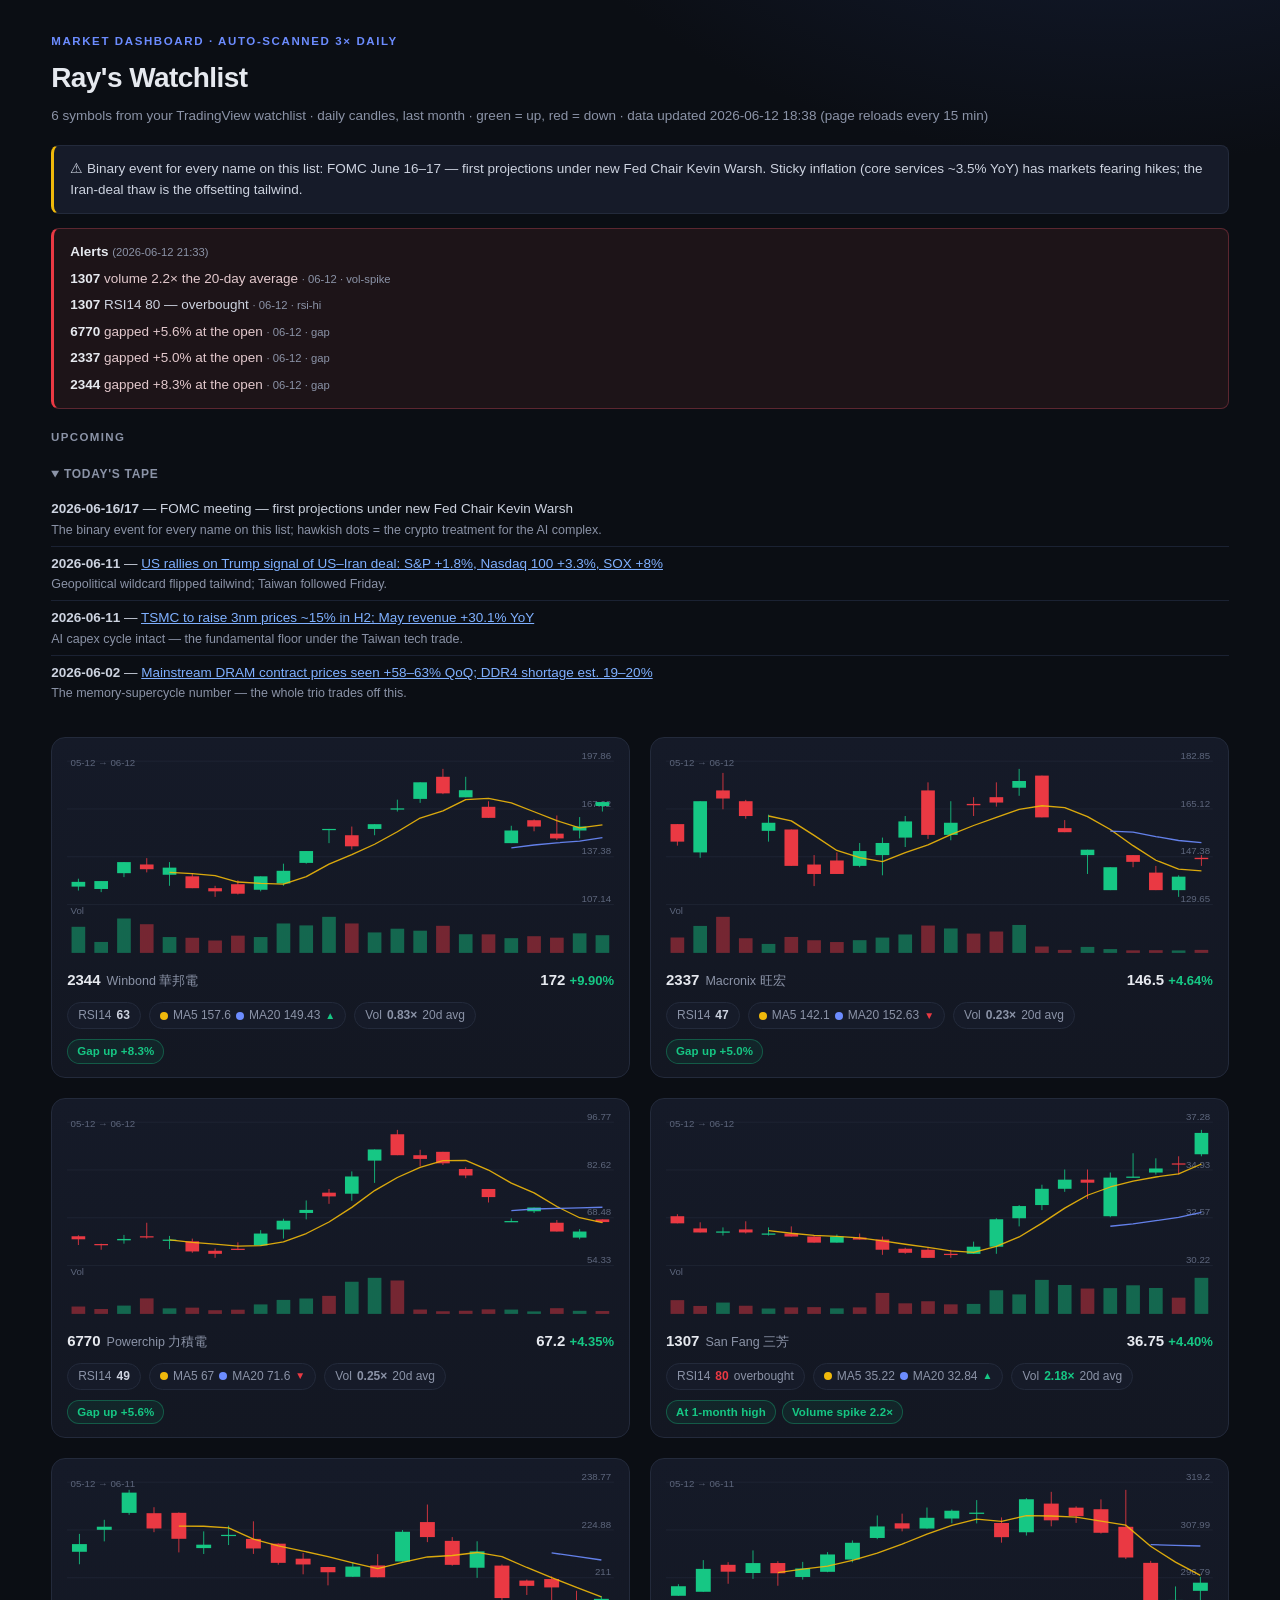
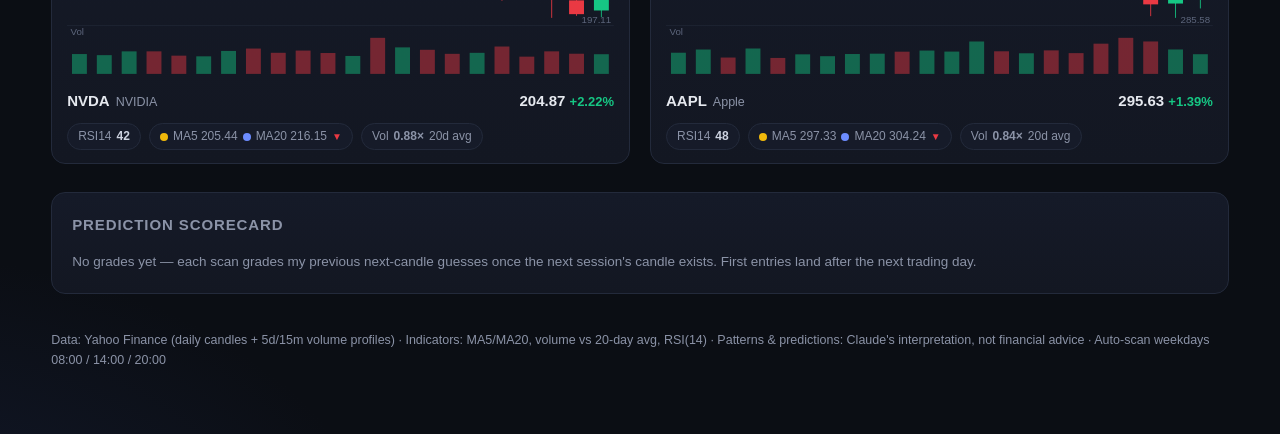
==== index.html @ 7f24578d "feat: event calendar, walk-forward MSL-trail backtest, position-size calculator Co-Authored-By: Clau" ====
<!DOCTYPE html>
<html lang="en">
<head>
<meta charset="UTF-8">
<meta name="viewport" content="width=device-width, initial-scale=1">
<title>Ray's Watchlist — Market Dashboard</title>
<link rel="icon" href="data:image/svg+xml,<svg xmlns='http://www.w3.org/2000/svg' viewBox='0 0 100 100'><text y='80' font-size='80'>📈</text></svg>">
<script>document.write(`<link rel="stylesheet" href="style.css?v=${Date.now()}">`);</script>
</head>
<body>
<header class="page">
  <div class="eyebrow">Market dashboard · auto-scanned 3× daily</div>
  <h1>Ray's Watchlist</h1>
  <div class="sub" id="sub"></div>
  <div class="macro" id="macro"></div>
  <div class="alertbox" id="alerts" hidden></div>
  <div class="events" id="events" hidden>
    <span class="events-label">Upcoming</span>
    <span id="eventlist"></span>
  </div>
  <details class="tape" id="tape" open>
    <summary>Today's tape</summary>
    <ul id="tapelist"></ul>
  </details>
</header>

<div class="grid" id="grid"></div>

<section class="panel scoreboard" id="scoreboard">
  <h2>Prediction scorecard</h2>
  <div id="scorebody"></div>
</section>

<footer>Data: Yahoo Finance (daily candles + 5d/15m volume profiles) · Indicators: MA5/MA20, volume vs 20-day avg, RSI(14) · Patterns &amp; predictions: Claude's interpretation, not financial advice · Auto-scan weekdays 08:00 / 14:00 / 20:00</footer>

<script>
// cache-bust every load so scheduled-scan updates always come through
["data.js", "analysis.js", "predictions.js", "news.js", "alerts.js", "scorecard.js", "events.js", "charts.js"]
  .forEach(f => document.write(`<script src="${f}?v=${Date.now()}"><\/script>`));
</script>
<script>
document.getElementById("macro").textContent = "⚠ " + MACRO_NOTE;
document.getElementById("sub").textContent =
  "6 symbols from your TradingView watchlist · daily candles, last month · green = up, red = down · data updated " +
  (typeof GENERATED_AT !== "undefined" ? GENERATED_AT : "—") + " (page reloads every 15 min)";

// Alerts: show entries from the most recent alert batch.
(() => {
  const items = (ALERTS.items || []).slice(-8).reverse();
  if (!items.length) return;
  const box = document.getElementById("alerts");
  box.hidden = false;
  box.innerHTML = `<b>Alerts</b> <small>(${ALERTS.generated})</small>` + items.map(i =>
    `<div class="alert-item ${i.level}"><span class="sym">${i.sym}</span> ${i.msg} <small>· ${i.d} · ${i.rule}</small></div>`).join("");
})();

document.getElementById("tapelist").innerHTML = (NEWS._tape || []).map(t =>
  `<li><b>${t.d}</b> — ${t.url ? `<a href="${t.url}" target="_blank" rel="noopener">${t.t}</a>` : t.t}
   <span class="read">${t.read}</span></li>`).join("");

const ORDER = ["2344", "2337", "6770", "1307", "NVDA", "AAPL"];
document.getElementById("grid").innerHTML = ORDER.map((key, idx) => {
  const s = STOCK_DATA[key];
  const ch = dayChange(s.candles);
  const up = ch.abs >= 0;
  const cls = up ? "up" : "down";
  const sign = up ? "+" : "";
  return `<a class="card" style="--i:${idx}" href="detail.html?s=${key}">
    ${candleChartCard(s.candles)}
    <div class="caption">
      <span class="name">${key}<small>${s.label}</small></span>
      <span>
        <span class="price">${fmt(ch.last)}</span>
        <span class="chg ${cls}">${sign}${ch.pct.toFixed(2)}%</span>
      </span>
    </div>
    <div class="indis">${indicatorChips(s.candles)}</div>
    ${patternBadges(s.candles)}
  </a>`;
}).join("");

// Scorecard
(() => {
  const es = (SCORECARD.entries || []).slice().reverse();
  const el = document.getElementById("scorebody");
  if (!es.length) {
    el.innerHTML = `<div class="sub">No grades yet — each scan grades my previous next-candle guesses once the next session's candle exists. First entries land after the next trading day.</div>`;
    return;
  }
  const dirHits = es.filter(e => e.dirHit).length;
  const rangeHits = es.filter(e => e.inRange).length;
  el.innerHTML = `<div class="sub">Direction: <b>${dirHits}/${es.length}</b> hit (${(dirHits / es.length * 100).toFixed(0)}%) · Close inside guessed range: <b>${rangeHits}/${es.length}</b></div>
  <table><tr><th>made</th><th>symbol</th><th>guess</th><th>pred close</th><th>actual</th><th>day %</th><th>dir</th><th>range</th></tr>` +
  es.slice(0, 15).map(e => `<tr>
    <td>${e.baseDate}</td><td>${e.sym}</td>
    <td class="${e.predDir === "up" ? "up" : e.predDir === "down" ? "down" : ""}">${e.predDir}</td>
    <td>${fmt(e.predC)}</td><td>${fmt(e.actualC)} <small>(${e.actualDate})</small></td>
    <td class="${e.actualPct >= 0 ? "up" : "down"}">${e.actualPct >= 0 ? "+" : ""}${e.actualPct}%</td>
    <td>${e.dirHit ? "✓" : "✗"}</td><td>${e.inRange ? "✓" : "✗"}</td>
  </tr>`).join("") + `</table>`;
})();

if (typeof EVENTS !== "undefined") {
  const today = new Date(); today.setHours(0, 0, 0, 0);
  const up = EVENTS.map(e => ({ ...e, days: Math.round((new Date(e.d) - today) / 864e5) }))
    .filter(e => e.days >= 0).sort((a, b) => a.days - b.days).slice(0, 8);
  if (up.length) {
    document.getElementById("events").hidden = false;
    document.getElementById("eventlist").innerHTML = up.map(e => {
      const cls = e.days <= 1 ? "ev-now" : e.days <= 3 ? "ev-soon" : "";
      const when = e.days === 0 ? "today" : e.days === 1 ? "tomorrow" : `in ${e.days}d`;
      return `<span class="chip ${cls}" title="${e.d}${e.est ? " (estimated)" : ""}">
        <b>${when}</b> ${e.d.slice(5)} · ${e.sym ? e.sym + " — " : ""}${e.t}${e.est ? " ≈" : ""}</span>`;
    }).join("");
  }
}

// Pick up fresh data written by the scheduled scan.
setTimeout(() => location.reload(), 15 * 60 * 1000);
</script>
</body>
</html>
---- style.css ----
:root {
  --bg: #0b0e14;
  --card: #131722;
  --card-hover: #181e2e;
  --border: #232a3b;
  --text: #e6e9ef;
  --muted: #8b93a7;
  --green: #16c784;
  --red: #ea3943;
  --accent: #6c8cff;
  /* motion tokens: Material "emphasized" + spring-out for entrances, Carbon "productive" for hovers */
  --ease-out: cubic-bezier(0.2, 0, 0, 1);
  --ease-spring: cubic-bezier(0.22, 1, 0.36, 1);
  --ease-hover: cubic-bezier(0.2, 0, 0.38, 0.9);
}
/* smooth crossfade between index and detail pages */
@view-transition { navigation: auto; }

* { box-sizing: border-box; margin: 0; padding: 0; }
body {
  background:
    radial-gradient(1100px 700px at 88% -12%, #16203a 0%, transparent 58%),
    radial-gradient(900px 620px at -8% 108%, #131a2e 0%, transparent 55%),
    var(--bg);
  color: var(--text);
  font: 15px/1.6 -apple-system, BlinkMacSystemFont, "Inter", "Segoe UI", "Noto Sans TC", sans-serif;
  -webkit-font-smoothing: antialiased;
  padding: 32px clamp(16px, 4vw, 56px) 64px;
}

/* entrances */
@keyframes rise { from { opacity: 0; transform: translateY(14px); } to { opacity: 1; transform: none; } }
@keyframes draw { to { stroke-dashoffset: 0; } }
@keyframes breathe { 50% { opacity: 0.45; } }
header.page { margin-bottom: 28px; animation: rise 0.5s var(--ease-out) both; }
.macro { animation: rise 0.55s var(--ease-out) 0.06s both; }
.alertbox { animation: rise 0.55s var(--ease-out) 0.12s both; }
.tape { animation: rise 0.55s var(--ease-out) 0.18s both; }
.eyebrow {
  font-size: 11.5px; font-weight: 700; letter-spacing: 0.14em; text-transform: uppercase;
  color: var(--accent); margin-bottom: 6px;
}
h1 { font-size: 28px; font-weight: 700; letter-spacing: -0.02em; }
.sub { color: var(--muted); font-size: 13.5px; margin-top: 4px; }
.macro {
  margin: 18px 0 0; padding: 12px 16px;
  background: #161b29; border: 1px solid var(--border); border-left: 3px solid #f0b90b;
  border-radius: 8px; font-size: 13.5px; color: #cdd3e0;
}
.grid {
  display: grid;
  grid-template-columns: repeat(auto-fill, minmax(min(560px, 100%), 1fr));
  gap: 20px; margin-top: 26px;
}
@media (max-width: 720px) {
  .grid { grid-template-columns: 1fr; }
}
a.card {
  display: block; text-decoration: none; color: inherit;
  background: linear-gradient(180deg, #151a28 0%, var(--card) 100%);
  border: 1px solid var(--border); border-radius: 14px;
  padding: 15px 15px 13px;
  animation: rise 0.6s var(--ease-spring) both;
  animation-delay: calc(var(--i, 0) * 70ms + 0.2s);
  transition: transform 0.35s var(--ease-spring), background 0.3s var(--ease-hover),
              border-color 0.3s var(--ease-hover), box-shadow 0.35s var(--ease-hover);
}
a.card:hover {
  background: var(--card-hover); border-color: #3d4c6f;
  transform: translateY(-4px);
  box-shadow: 0 16px 38px -18px rgba(0, 0, 0, 0.75), 0 0 0 1px rgba(108, 140, 255, 0.08);
}
a.card:active { transform: translateY(-1px); transition-duration: 0.1s; }
/* MA lines draw themselves in after the card lands */
svg .ma { stroke-dasharray: 1; stroke-dashoffset: 1; animation: draw 1.1s var(--ease-out) forwards; animation-delay: calc(var(--i, 0) * 70ms + 0.55s); }
/* the guessed candle breathes */
.predEl { animation: breathe 2.4s ease-in-out infinite; }
.card svg { width: 100%; height: clamp(170px, 16vw, 260px); display: block; }
.card .caption { margin-top: 10px; display: flex; justify-content: space-between; align-items: baseline; gap: 8px; }
.indis { margin-top: 10px; display: flex; flex-wrap: wrap; gap: 8px; }
.chip {
  display: inline-flex; align-items: center; gap: 5px;
  background: #161b29; border: 1px solid var(--border); border-radius: 999px;
  padding: 3px 10px; font-size: 12px; color: var(--muted);
  font-variant-numeric: tabular-nums; white-space: nowrap;
  transition: border-color 0.25s var(--ease-hover), color 0.25s var(--ease-hover);
}
a.card:hover .chip { border-color: #34405c; color: #aab2c5; }
.chip b { font-weight: 650; }
.chip i { font-style: normal; font-size: 10px; }
.chip .dot { width: 8px; height: 8px; border-radius: 50%; display: inline-block; }
.chips-row { display: flex; flex-wrap: wrap; gap: 8px; margin-bottom: 14px; }
.chips-row .chip { font-size: 13px; padding: 5px 12px; }

/* pattern badges */
.patterns { margin-top: 10px; display: flex; flex-wrap: wrap; gap: 6px; }
.badge {
  font-size: 11.5px; font-weight: 650; padding: 2px 9px; border-radius: 999px;
  border: 1px solid; letter-spacing: .01em; white-space: nowrap;
}
.badge.bull { color: var(--green); border-color: #16c78455; background: #16c78414; }
.badge.bear { color: var(--red); border-color: #ea394355; background: #ea394314; }
.badge.neut { color: var(--muted); border-color: var(--border); background: #161b29; }
.pat-line { margin-top: 8px; font-size: 13.5px; }
.pat-line .read { color: var(--muted); }
.mini-h { color: var(--muted); font-size: 12px; text-transform: uppercase; letter-spacing: .06em; margin: 14px 0 6px; font-weight: 650; }

/* alerts */
.alertbox {
  margin-top: 14px; padding: 12px 16px; border-radius: 8px;
  background: #1d1418; border: 1px solid #5c2730; border-left: 3px solid var(--red);
  font-size: 13.5px;
}
.alertbox small { color: var(--muted); }
.alert-item { margin-top: 5px; color: #e3c9cd; }
.alert-item.info { color: #cdd3e0; }
.alert-item .sym { font-weight: 700; color: var(--text); }

/* tape */
.tape { margin-top: 14px; font-size: 13.5px; }
.tape summary { cursor: pointer; color: var(--muted); font-weight: 650; text-transform: uppercase; font-size: 12px; letter-spacing: .06em; }
.tape ul { list-style: none; margin-top: 8px; }
.tape li { padding: 6px 0; border-bottom: 1px solid #1b2233; color: #cdd3e0; }
.tape li:last-child { border-bottom: none; }
.read { color: var(--muted); display: block; font-size: 12.5px; }
a { color: #7fb0ff; }
.src { color: #5d667c; }

/* detail layout */
.chartrow { display: flex; gap: 18px; align-items: stretch; }
.chartrow .main { flex: 1; min-width: 0; }
.chartrow .profile { width: 200px; flex-shrink: 0; }
.chartrow .profile svg { width: 100%; height: auto; }
@media (max-width: 640px) { .chartrow { flex-direction: column; } .chartrow .profile { width: 100%; } }
.stack { display: flex; flex-direction: column; gap: 24px; }
ul.newslist { list-style: none; }
ul.newslist li { padding: 9px 0; border-bottom: 1px solid #1b2233; font-size: 13.5px; color: #cdd3e0; }
ul.newslist li:last-child { border-bottom: none; }

/* scorecard */
.scoreboard { margin-top: 28px; }
.scoreboard table { width: 100%; border-collapse: collapse; margin-top: 12px; font-size: 13px; font-variant-numeric: tabular-nums; }
.scoreboard th { text-align: left; color: var(--muted); font-weight: 600; padding: 6px 10px 6px 0; border-bottom: 1px solid var(--border); }
.scoreboard td { padding: 7px 10px 7px 0; border-bottom: 1px solid #1b2233; }
.card .name { font-weight: 650; font-size: 15px; }
.card .name small { color: var(--muted); font-weight: 450; margin-left: 6px; }
.price { font-variant-numeric: tabular-nums; font-weight: 600; }
.chg { font-variant-numeric: tabular-nums; font-size: 13px; font-weight: 650; }
.up { color: var(--green); }
.down { color: var(--red); }
footer { margin-top: 36px; color: var(--muted); font-size: 12.5px; }

/* ---- detail page ---- */
.back { color: var(--muted); text-decoration: none; font-size: 13.5px; }
.back:hover { color: var(--text); }
.detail-head { display: flex; align-items: baseline; gap: 14px; flex-wrap: wrap; margin: 14px 0 24px; }
.detail-head h1 { font-size: 30px; }
.detail-head .price { font-size: 24px; }
.detail-head .chg { font-size: 16px; }
.cols { display: grid; grid-template-columns: minmax(360px, 1.1fr) minmax(320px, 1fr); gap: 24px; }
@media (max-width: 860px) { .cols { grid-template-columns: 1fr; } }
.panel {
  background: linear-gradient(180deg, #151a28 0%, var(--card) 100%);
  border: 1px solid var(--border); border-radius: 14px; padding: 20px;
  animation: rise 0.55s var(--ease-out) both;
  animation-delay: calc(var(--i, 0) * 90ms + 0.1s);
}
.events {
  display: flex; align-items: flex-start; gap: 10px; flex-wrap: wrap;
  margin: 14px 0 0; animation: rise 0.55s var(--ease-out) 0.22s both;
}
.events-label {
  font-size: 11.5px; font-weight: 700; letter-spacing: 0.12em; text-transform: uppercase;
  color: var(--muted); padding: 5px 0;
}
.events .chip.ev-soon { border-color: #6b5b1e; color: #e8c66a; }
.events .chip.ev-now { border-color: #7a2f35; color: #ff9a9f; }
.events .chip { white-space: normal; }

.calc { display: grid; grid-template-columns: 1fr 1fr; gap: 10px; }
.calc label { font-size: 12px; color: var(--muted); display: flex; flex-direction: column; gap: 4px; }
.calc input {
  background: #0e1320; border: 1px solid var(--border); border-radius: 8px;
  color: var(--text); padding: 7px 10px; font: inherit; font-variant-numeric: tabular-nums;
  transition: border-color 0.2s var(--ease-hover);
}
.calc input:focus { outline: none; border-color: var(--accent); }
.calc-out { margin-top: 14px; font-size: 13.5px; color: #cdd3e0; display: grid; gap: 6px; }
.calc-out b { font-variant-numeric: tabular-nums; }
.calc-warn { color: #e8c66a; font-size: 12.5px; }

.panel.wide { margin-top: 24px; }
.panel.wide svg { width: 100%; height: auto; }
.struct-note { margin-top: 12px; font-size: 12.5px; color: var(--muted); line-height: 1.55; }
.badge { transition: transform 0.25s var(--ease-spring); }
.badge:hover { transform: translateY(-1px); }
a { transition: color 0.2s var(--ease-hover); }
a:hover { color: #a9c4ff; }

@media (prefers-reduced-motion: reduce) {
  *, *::before, *::after { animation: none !important; transition: none !important; }
  svg .ma { stroke-dasharray: none; }
}
.panel h2 { font-size: 15px; font-weight: 650; color: var(--muted); text-transform: uppercase; letter-spacing: .06em; margin-bottom: 14px; }
.panel svg { width: 100%; height: auto; }
.axis { fill: #5d667c; font-size: 11px; font-family: inherit; font-variant-numeric: tabular-nums; }
.pred-tag { fill: #f0b90b; }
.interp { margin-top: 16px; padding: 14px 16px; background: #161b29; border-radius: 8px; border: 1px solid var(--border); font-size: 14px; color: #cdd3e0; }
.interp .tag { display: inline-block; font-size: 11px; font-weight: 700; letter-spacing: .08em; text-transform: uppercase; color: #f0b90b; margin-bottom: 6px; }
ul.points { list-style: none; }
ul.points li {
  padding: 10px 0 10px 18px; position: relative;
  border-bottom: 1px solid #1b2233; font-size: 14px; color: #cdd3e0;
}
ul.points li:last-child { border-bottom: none; }
ul.points li::before { content: "▪"; position: absolute; left: 0; color: #4d5a78; }
ul.points b { color: var(--text); }
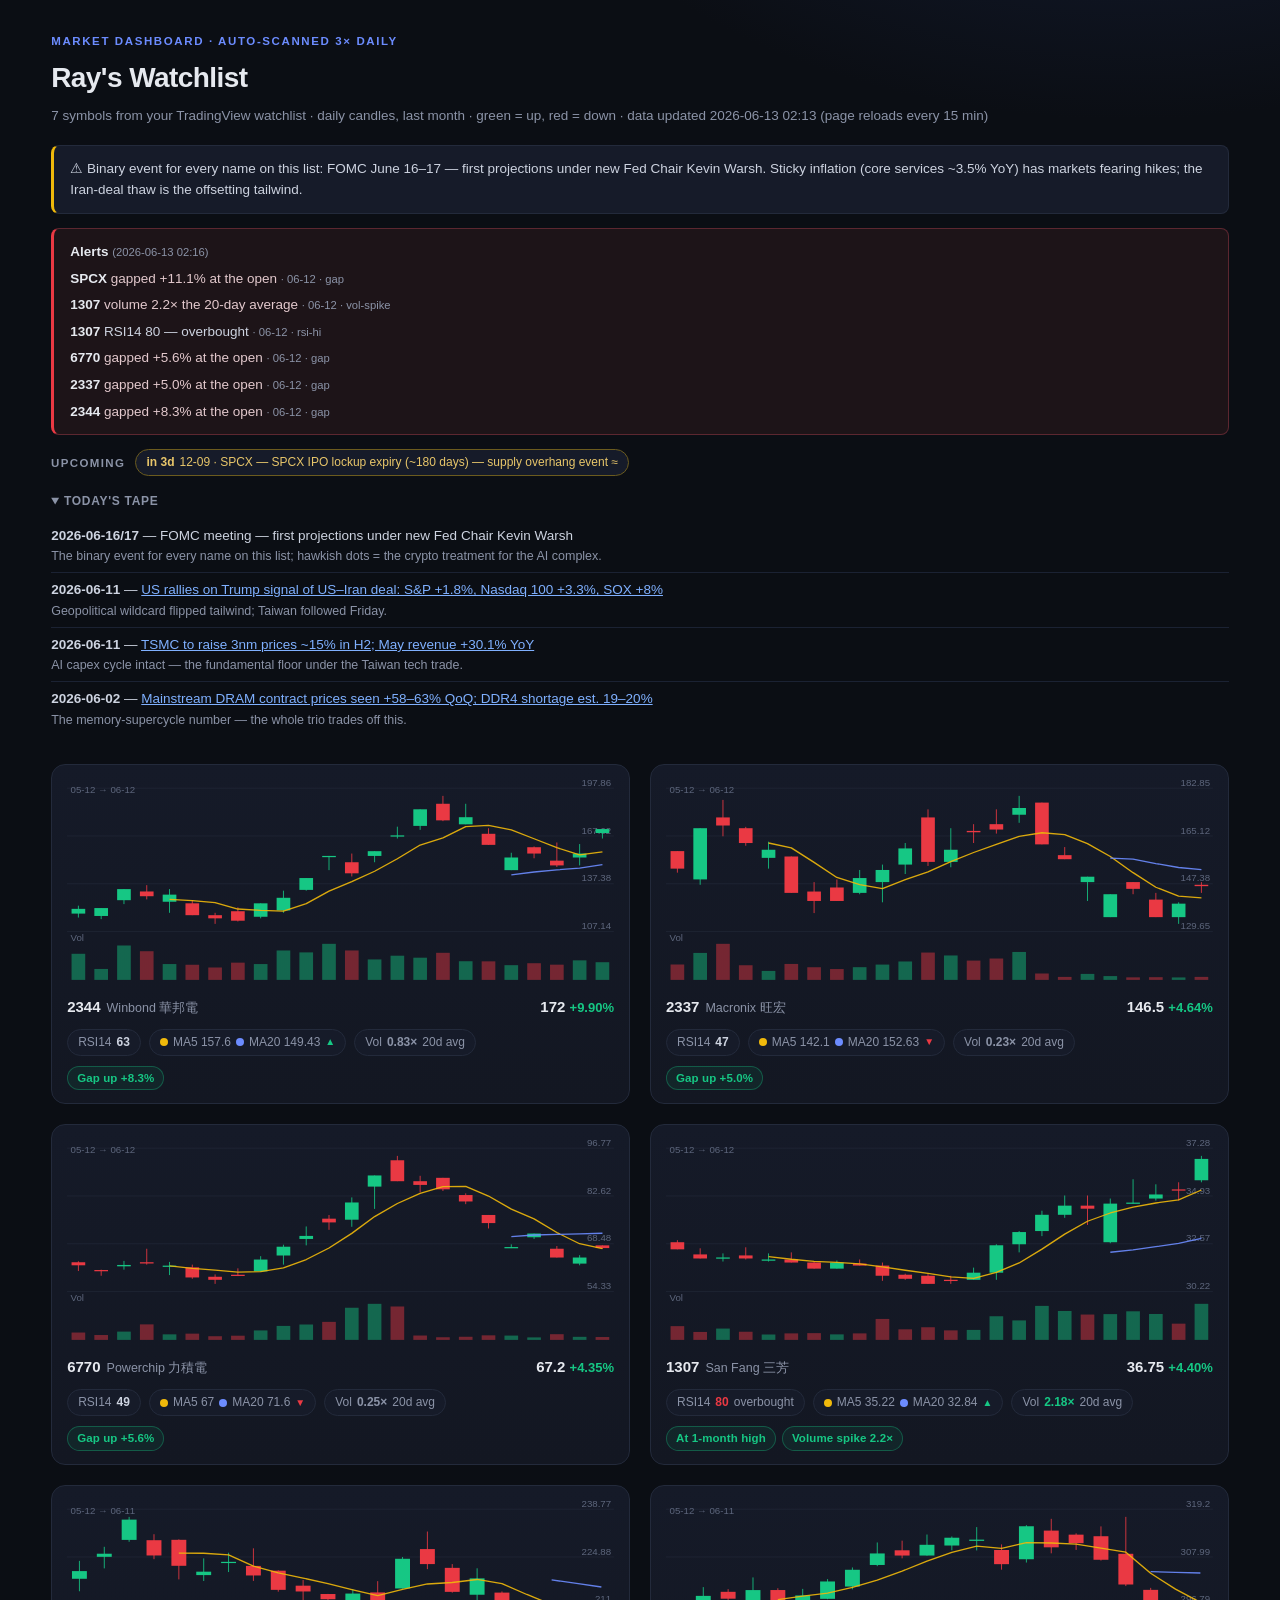
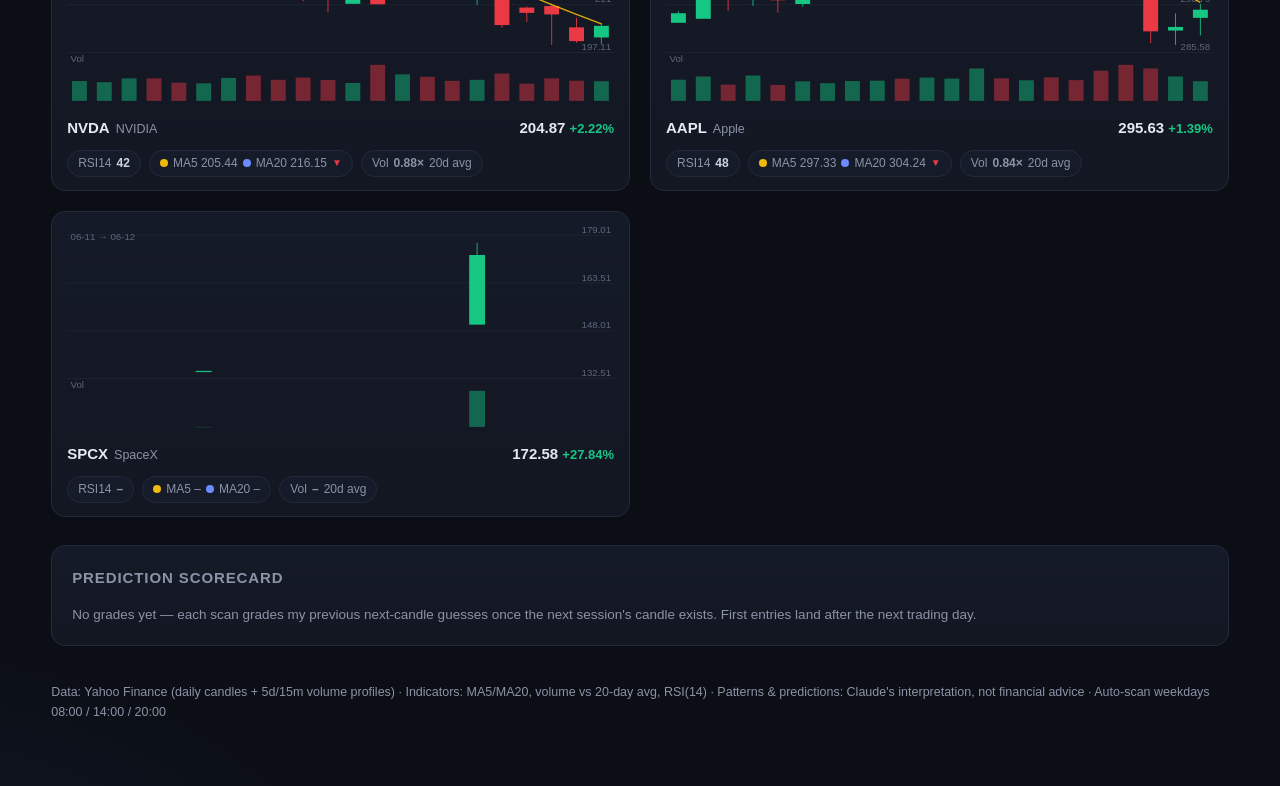
==== commit 979cc4bc: "feat: add SPCX (SpaceX) — IPO'd 2026-06-12, largest in history; short-history guards for young listi" ====
--- a/index.html
+++ b/index.html
@@ -41,7 +41,7 @@
 <script>
 document.getElementById("macro").textContent = "⚠ " + MACRO_NOTE;
 document.getElementById("sub").textContent =
-  "6 symbols from your TradingView watchlist · daily candles, last month · green = up, red = down · data updated " +
+  "7 symbols from your TradingView watchlist · daily candles, last month · green = up, red = down · data updated " +
   (typeof GENERATED_AT !== "undefined" ? GENERATED_AT : "—") + " (page reloads every 15 min)";
 
 // Alerts: show entries from the most recent alert batch.
@@ -58,7 +58,7 @@
   `<li><b>${t.d}</b> — ${t.url ? `<a href="${t.url}" target="_blank" rel="noopener">${t.t}</a>` : t.t}
    <span class="read">${t.read}</span></li>`).join("");
 
-const ORDER = ["2344", "2337", "6770", "1307", "NVDA", "AAPL"];
+const ORDER = ["2344", "2337", "6770", "1307", "NVDA", "AAPL", "SPCX"];
 document.getElementById("grid").innerHTML = ORDER.map((key, idx) => {
   const s = STOCK_DATA[key];
   const ch = dayChange(s.candles);
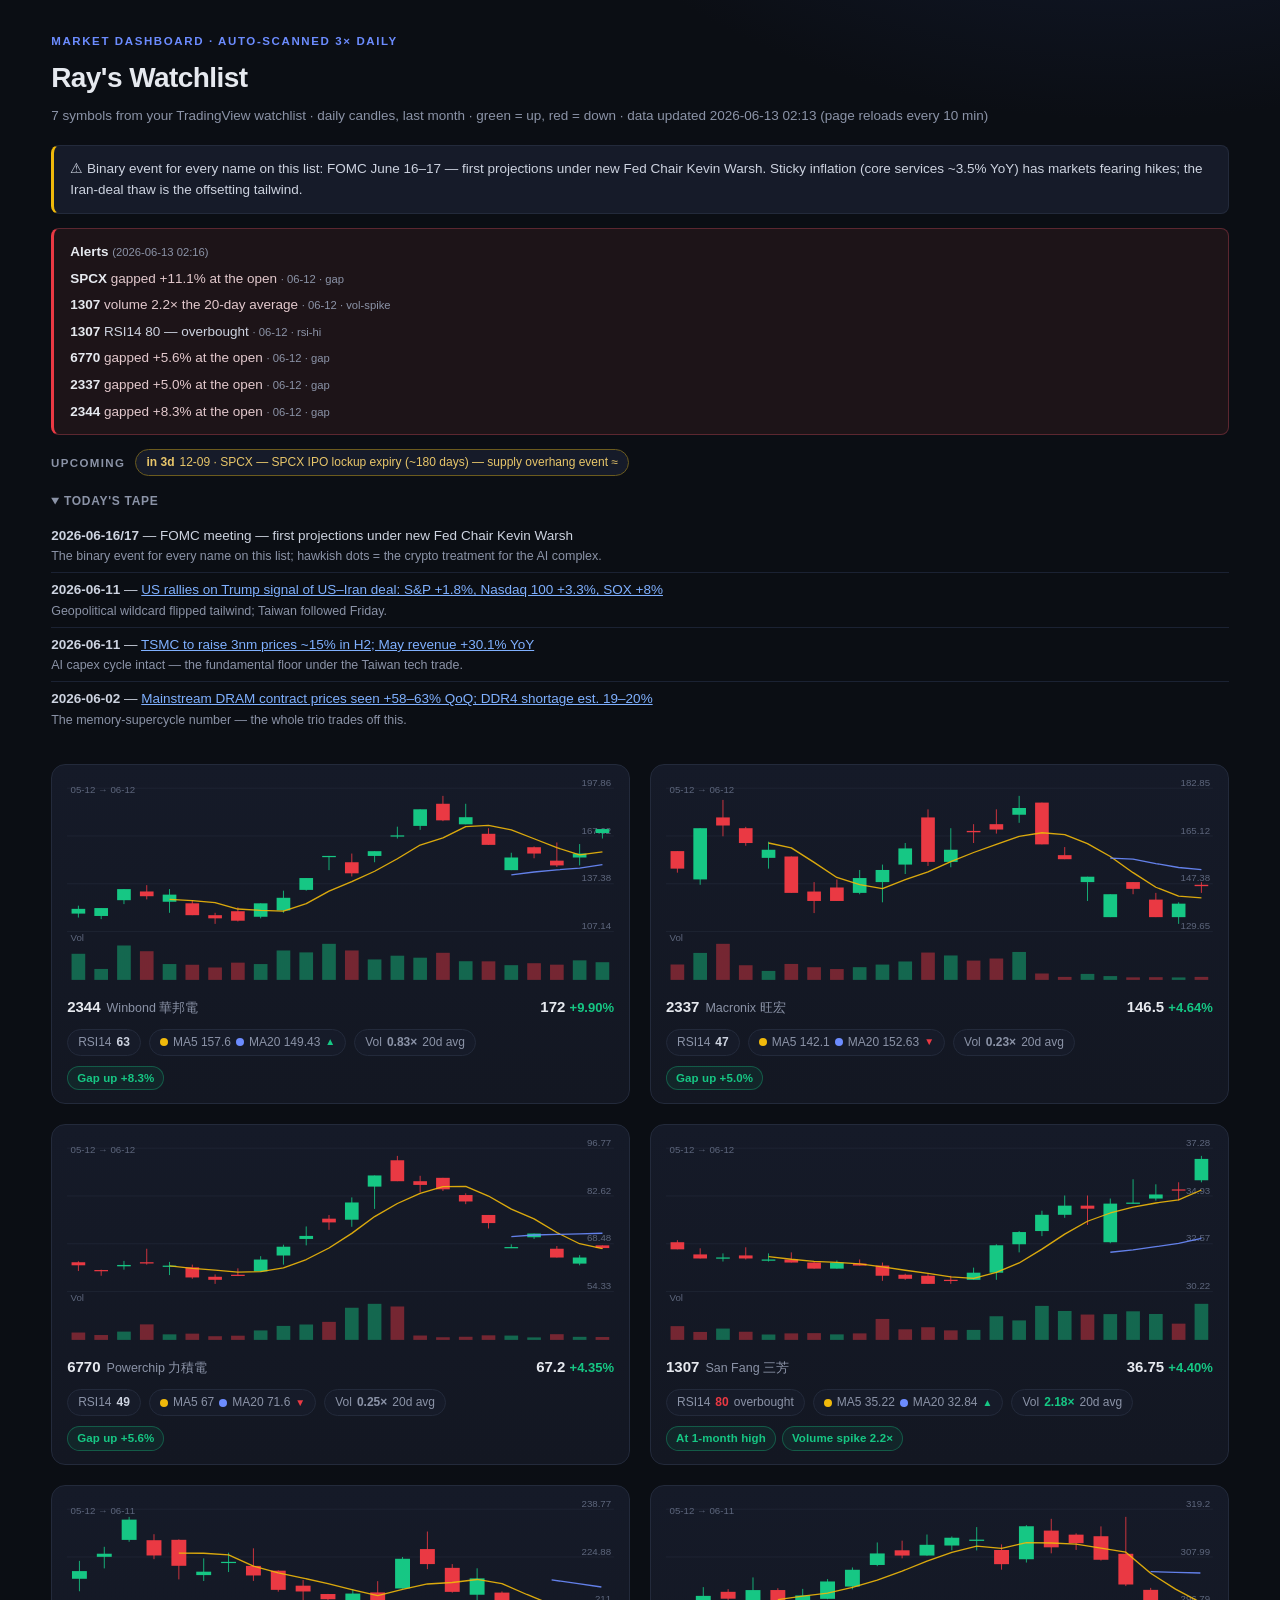
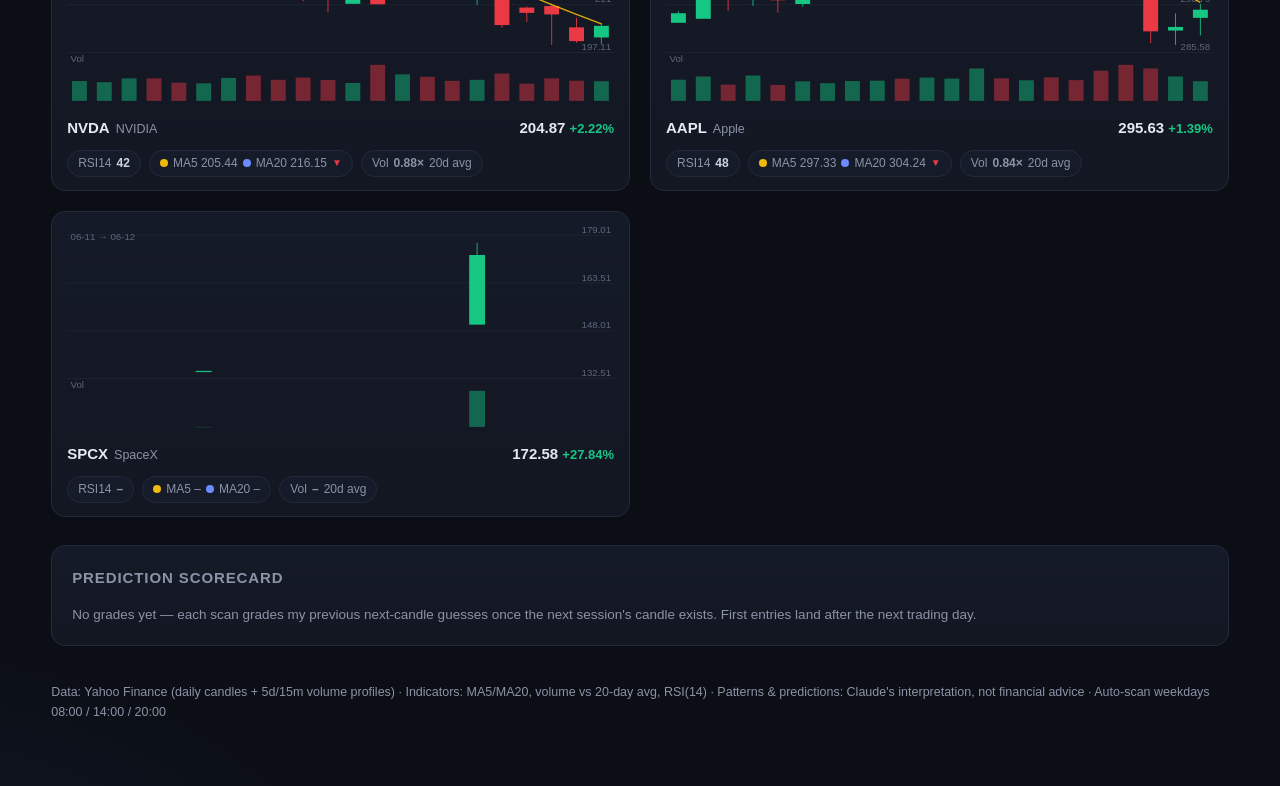
==== commit b471cefc: "feat: Prediction Gap panel (guesses vs real closes, 11 candles); 10-min auto-refresh; remove positio" ====
--- a/index.html
+++ b/index.html
@@ -42,7 +42,7 @@
 document.getElementById("macro").textContent = "⚠ " + MACRO_NOTE;
 document.getElementById("sub").textContent =
   "7 symbols from your TradingView watchlist · daily candles, last month · green = up, red = down · data updated " +
-  (typeof GENERATED_AT !== "undefined" ? GENERATED_AT : "—") + " (page reloads every 15 min)";
+  (typeof GENERATED_AT !== "undefined" ? GENERATED_AT : "—") + " (page reloads every 10 min)";
 
 // Alerts: show entries from the most recent alert batch.
 (() => {
@@ -74,7 +74,7 @@
         <span class="chg ${cls}">${sign}${ch.pct.toFixed(2)}%</span>
       </span>
     </div>
-    <div class="indis">${indicatorChips(s.candles)}</div>
+    <div class="indis">${indicatorChips(s.candles)}${predOutcomeChip(key)}</div>
     ${patternBadges(s.candles)}
   </a>`;
 }).join("");
@@ -116,7 +116,7 @@
 }
 
 // Pick up fresh data written by the scheduled scan.
-setTimeout(() => location.reload(), 15 * 60 * 1000);
+setTimeout(() => location.reload(), 10 * 60 * 1000);
 </script>
 </body>
 </html>
--- a/style.css
+++ b/style.css
@@ -177,18 +177,6 @@
 .events .chip.ev-now { border-color: #7a2f35; color: #ff9a9f; }
 .events .chip { white-space: normal; }
 
-.calc { display: grid; grid-template-columns: 1fr 1fr; gap: 10px; }
-.calc label { font-size: 12px; color: var(--muted); display: flex; flex-direction: column; gap: 4px; }
-.calc input {
-  background: #0e1320; border: 1px solid var(--border); border-radius: 8px;
-  color: var(--text); padding: 7px 10px; font: inherit; font-variant-numeric: tabular-nums;
-  transition: border-color 0.2s var(--ease-hover);
-}
-.calc input:focus { outline: none; border-color: var(--accent); }
-.calc-out { margin-top: 14px; font-size: 13.5px; color: #cdd3e0; display: grid; gap: 6px; }
-.calc-out b { font-variant-numeric: tabular-nums; }
-.calc-warn { color: #e8c66a; font-size: 12.5px; }
-
 .panel.wide { margin-top: 24px; }
 .panel.wide svg { width: 100%; height: auto; }
 .struct-note { margin-top: 12px; font-size: 12.5px; color: var(--muted); line-height: 1.55; }
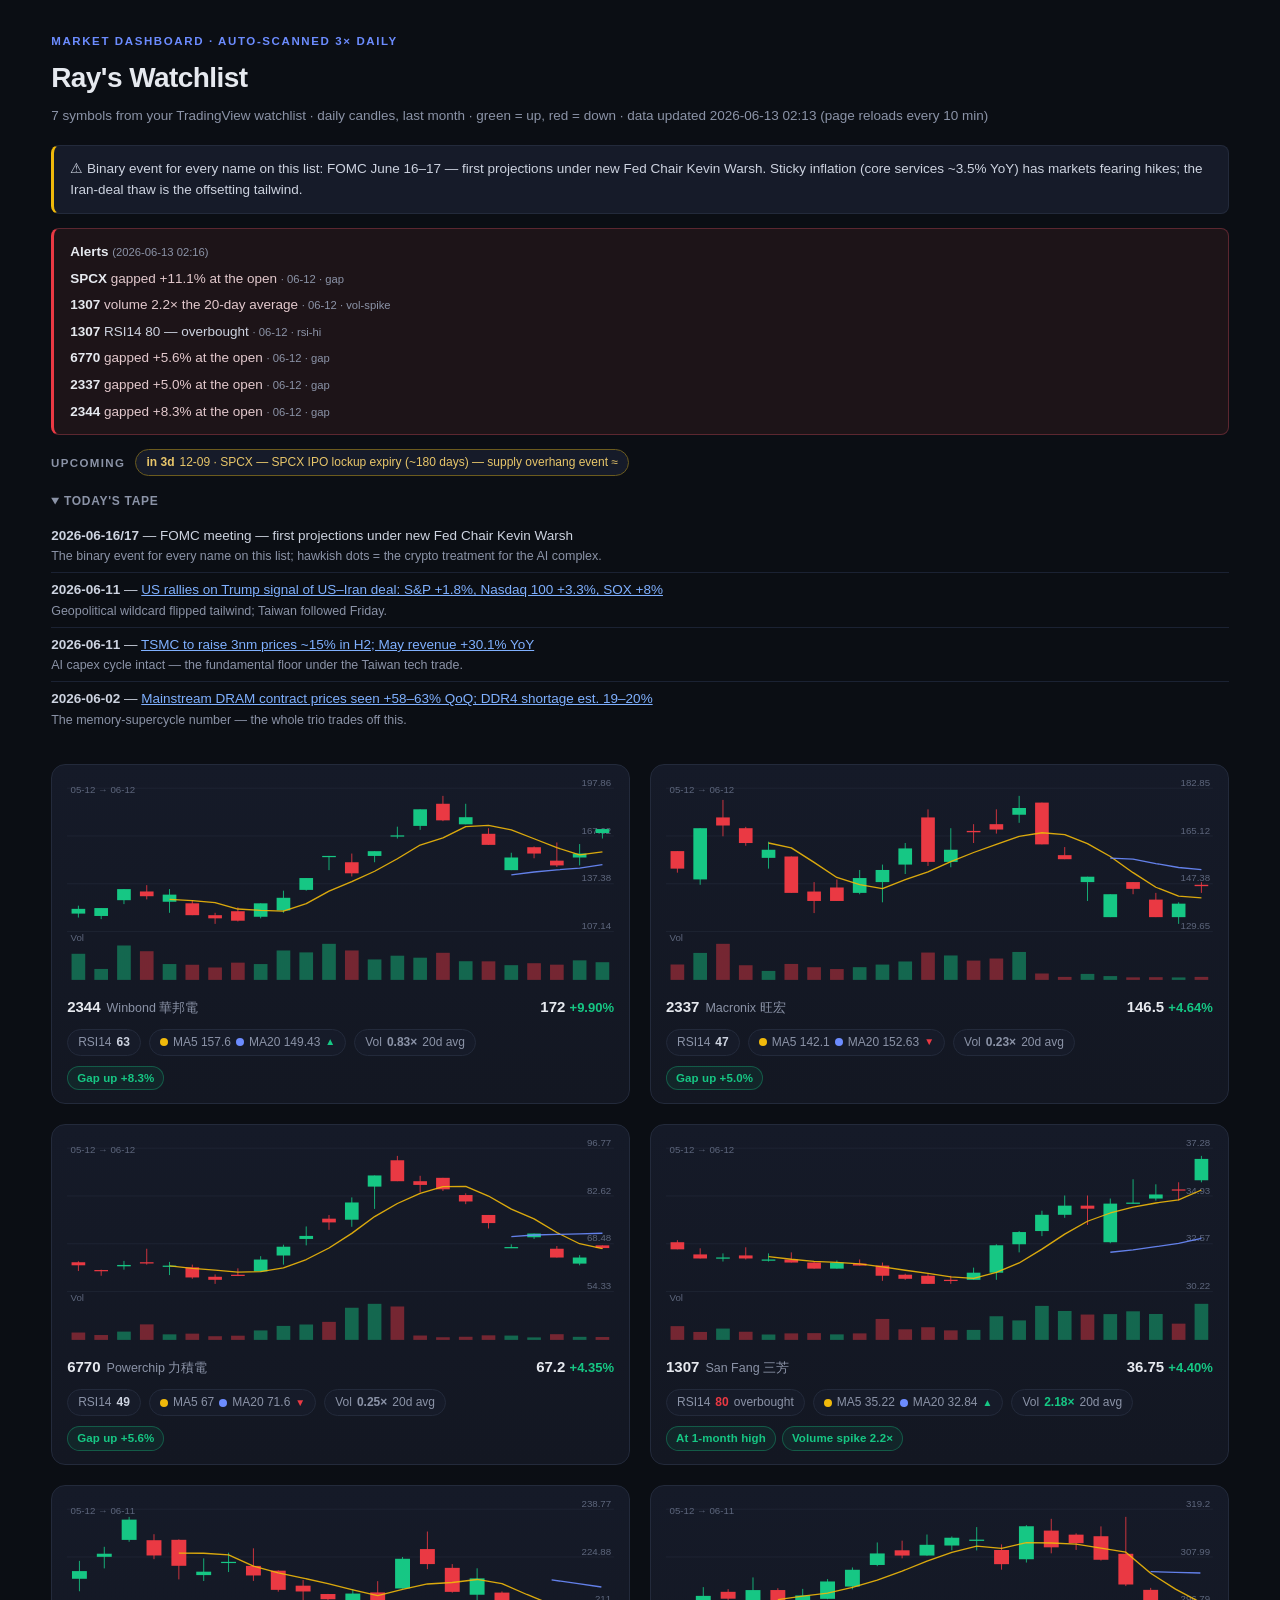
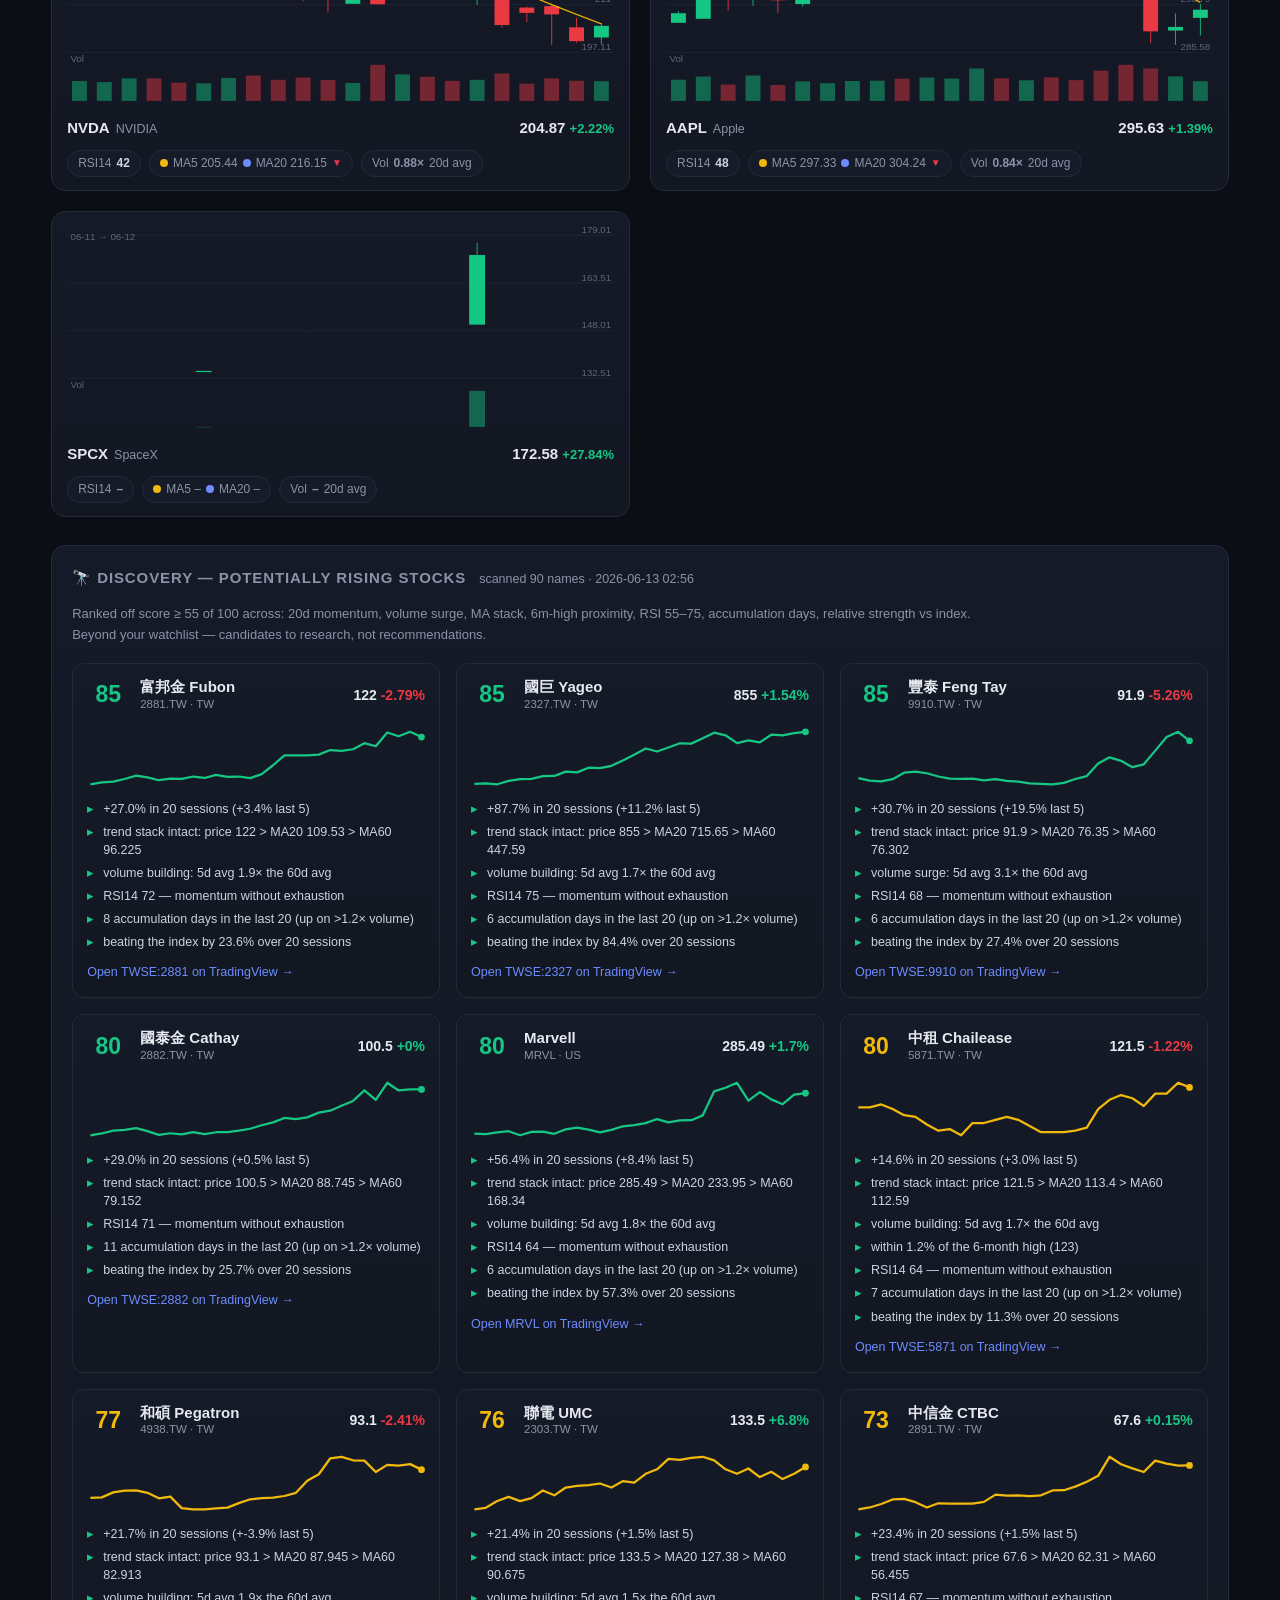
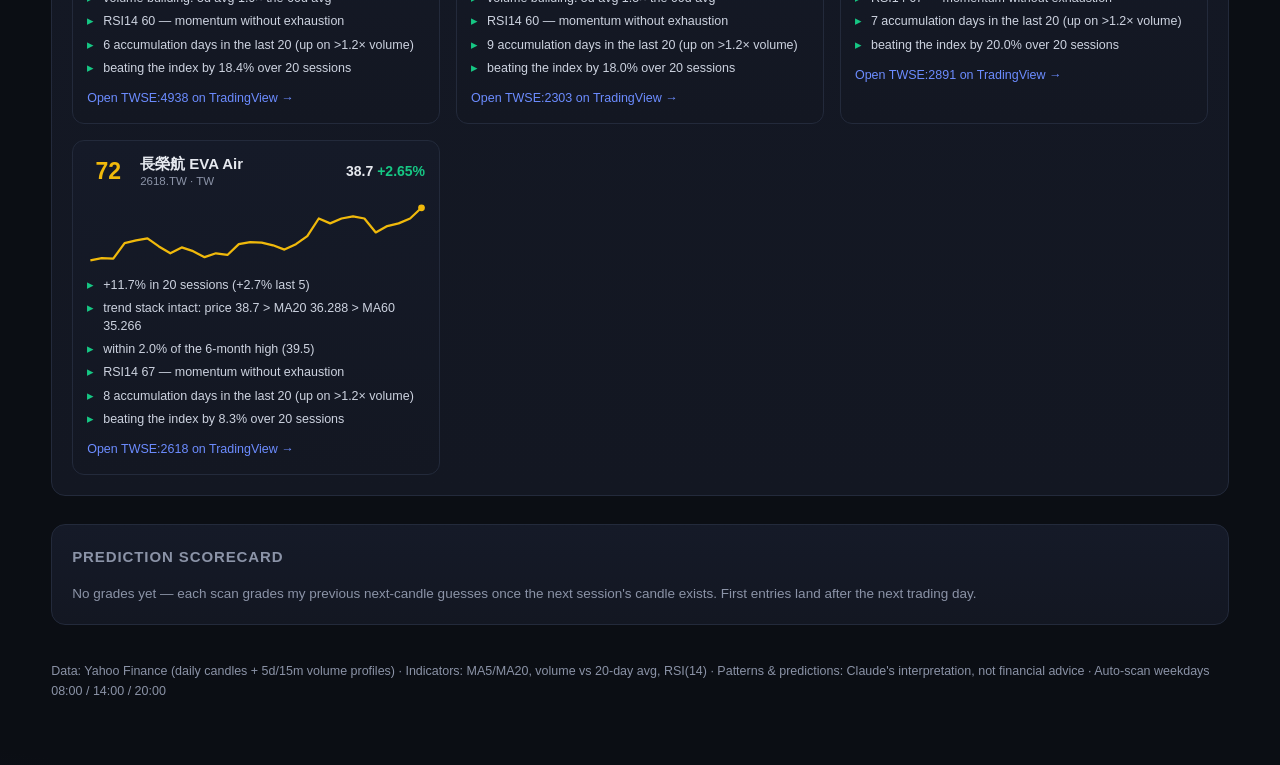
==== commit a2517db3: "feat: discovery screener — scans 90 TW+US names for rising stocks with evidence; top-10 panel + scan" ====
--- a/index.html
+++ b/index.html
@@ -26,6 +26,12 @@
 
 <div class="grid" id="grid"></div>
 
+<section class="panel discover" id="discover" hidden>
+  <h2>🔭 Discovery — potentially rising stocks <small id="discMeta"></small></h2>
+  <div class="disc-sub" id="discCriteria"></div>
+  <div class="disc-grid" id="discGrid"></div>
+</section>
+
 <section class="panel scoreboard" id="scoreboard">
   <h2>Prediction scorecard</h2>
   <div id="scorebody"></div>
@@ -35,7 +41,7 @@
 
 <script>
 // cache-bust every load so scheduled-scan updates always come through
-["data.js", "analysis.js", "predictions.js", "news.js", "alerts.js", "scorecard.js", "events.js", "charts.js"]
+["data.js", "analysis.js", "predictions.js", "news.js", "alerts.js", "scorecard.js", "events.js", "discover.js", "charts.js"]
   .forEach(f => document.write(`<script src="${f}?v=${Date.now()}"><\/script>`));
 </script>
 <script>
@@ -115,6 +121,30 @@
   }
 }
 
+if (typeof DISCOVER !== "undefined" && DISCOVER.picks && DISCOVER.picks.length) {
+  document.getElementById("discover").hidden = false;
+  document.getElementById("discMeta").textContent =
+    `scanned ${DISCOVER.universe} names · ${DISCOVER.generated}`;
+  document.getElementById("discCriteria").textContent =
+    "Ranked off " + DISCOVER.criteria + ". Beyond your watchlist — candidates to research, not recommendations.";
+  document.getElementById("discGrid").innerHTML = DISCOVER.picks.map((p, idx) => {
+    const up = p.chg1d >= 0;
+    const col = p.score >= 80 ? GREEN : p.score >= 65 ? "#f0b90b" : "#6c8cff";
+    const tvUrl = `https://www.tradingview.com/chart/?symbol=${encodeURIComponent(p.tv)}`;
+    return `<div class="disc-card" style="--i:${idx}">
+      <div class="disc-top">
+        <span class="disc-rank" style="color:${col}">${p.score.toFixed(0)}</span>
+        <span class="disc-name">${p.name}<small>${p.sym} · ${p.market}</small></span>
+        <span class="disc-price">${fmt(p.last)} <span class="${up ? "up" : "down"}">${up ? "+" : ""}${p.chg1d}%</span></span>
+      </div>
+      ${sparkline(p.spark, col)}
+      <ul class="disc-ev">${p.ev.map(e => `<li>${e}</li>`).join("")}</ul>
+      ${p.newsNote ? `<div class="disc-news">📰 ${p.newsNote}</div>` : ""}
+      <a class="disc-link" href="${tvUrl}" target="_blank" rel="noopener">Open ${p.tv} on TradingView →</a>
+    </div>`;
+  }).join("");
+}
+
 // Pick up fresh data written by the scheduled scan.
 setTimeout(() => location.reload(), 10 * 60 * 1000);
 </script>
--- a/style.css
+++ b/style.css
@@ -177,6 +177,33 @@
 .events .chip.ev-now { border-color: #7a2f35; color: #ff9a9f; }
 .events .chip { white-space: normal; }
 
+.discover { margin-top: 28px; animation: rise 0.6s var(--ease-out) both; }
+.discover h2 small { font-weight: 450; color: var(--muted); font-size: 12.5px; text-transform: none; letter-spacing: 0; margin-left: 8px; }
+.disc-sub { color: var(--muted); font-size: 13px; margin: 4px 0 18px; max-width: 900px; }
+.disc-grid { display: grid; grid-template-columns: repeat(auto-fill, minmax(min(340px, 100%), 1fr)); gap: 16px; }
+.disc-card {
+  background: linear-gradient(180deg, #151a28 0%, var(--card) 100%);
+  border: 1px solid var(--border); border-radius: 12px; padding: 14px;
+  animation: rise 0.55s var(--ease-spring) both; animation-delay: calc(var(--i,0) * 55ms + 0.1s);
+  transition: border-color 0.25s var(--ease-hover), transform 0.3s var(--ease-spring);
+}
+.disc-card:hover { border-color: #3d4c6f; transform: translateY(-3px); }
+.disc-top { display: flex; align-items: center; gap: 11px; }
+.disc-rank {
+  font-size: 23px; font-weight: 800; font-variant-numeric: tabular-nums;
+  min-width: 42px; text-align: center; line-height: 1;
+}
+.disc-name { font-weight: 650; font-size: 15px; display: flex; flex-direction: column; line-height: 1.25; }
+.disc-name small { color: var(--muted); font-weight: 450; font-size: 11.5px; }
+.disc-price { margin-left: auto; text-align: right; font-variant-numeric: tabular-nums; font-weight: 600; font-size: 14px; }
+.disc-card svg { width: 100%; height: 56px; display: block; margin: 10px 0 4px; }
+.disc-ev { list-style: none; margin: 6px 0 0; display: grid; gap: 5px; }
+.disc-ev li { font-size: 12.5px; color: #cdd3e0; padding-left: 16px; position: relative; line-height: 1.45; }
+.disc-ev li::before { content: "▸"; position: absolute; left: 0; color: var(--green); }
+.disc-news { margin-top: 9px; font-size: 12.5px; color: #e8c66a; background: #1a1d13; border-radius: 7px; padding: 7px 10px; }
+.disc-link { display: inline-block; margin-top: 11px; font-size: 12.5px; color: var(--accent); text-decoration: none; }
+.disc-link:hover { color: #a9c4ff; }
+
 .panel.wide { margin-top: 24px; }
 .panel.wide svg { width: 100%; height: auto; }
 .struct-note { margin-top: 12px; font-size: 12.5px; color: var(--muted); line-height: 1.55; }
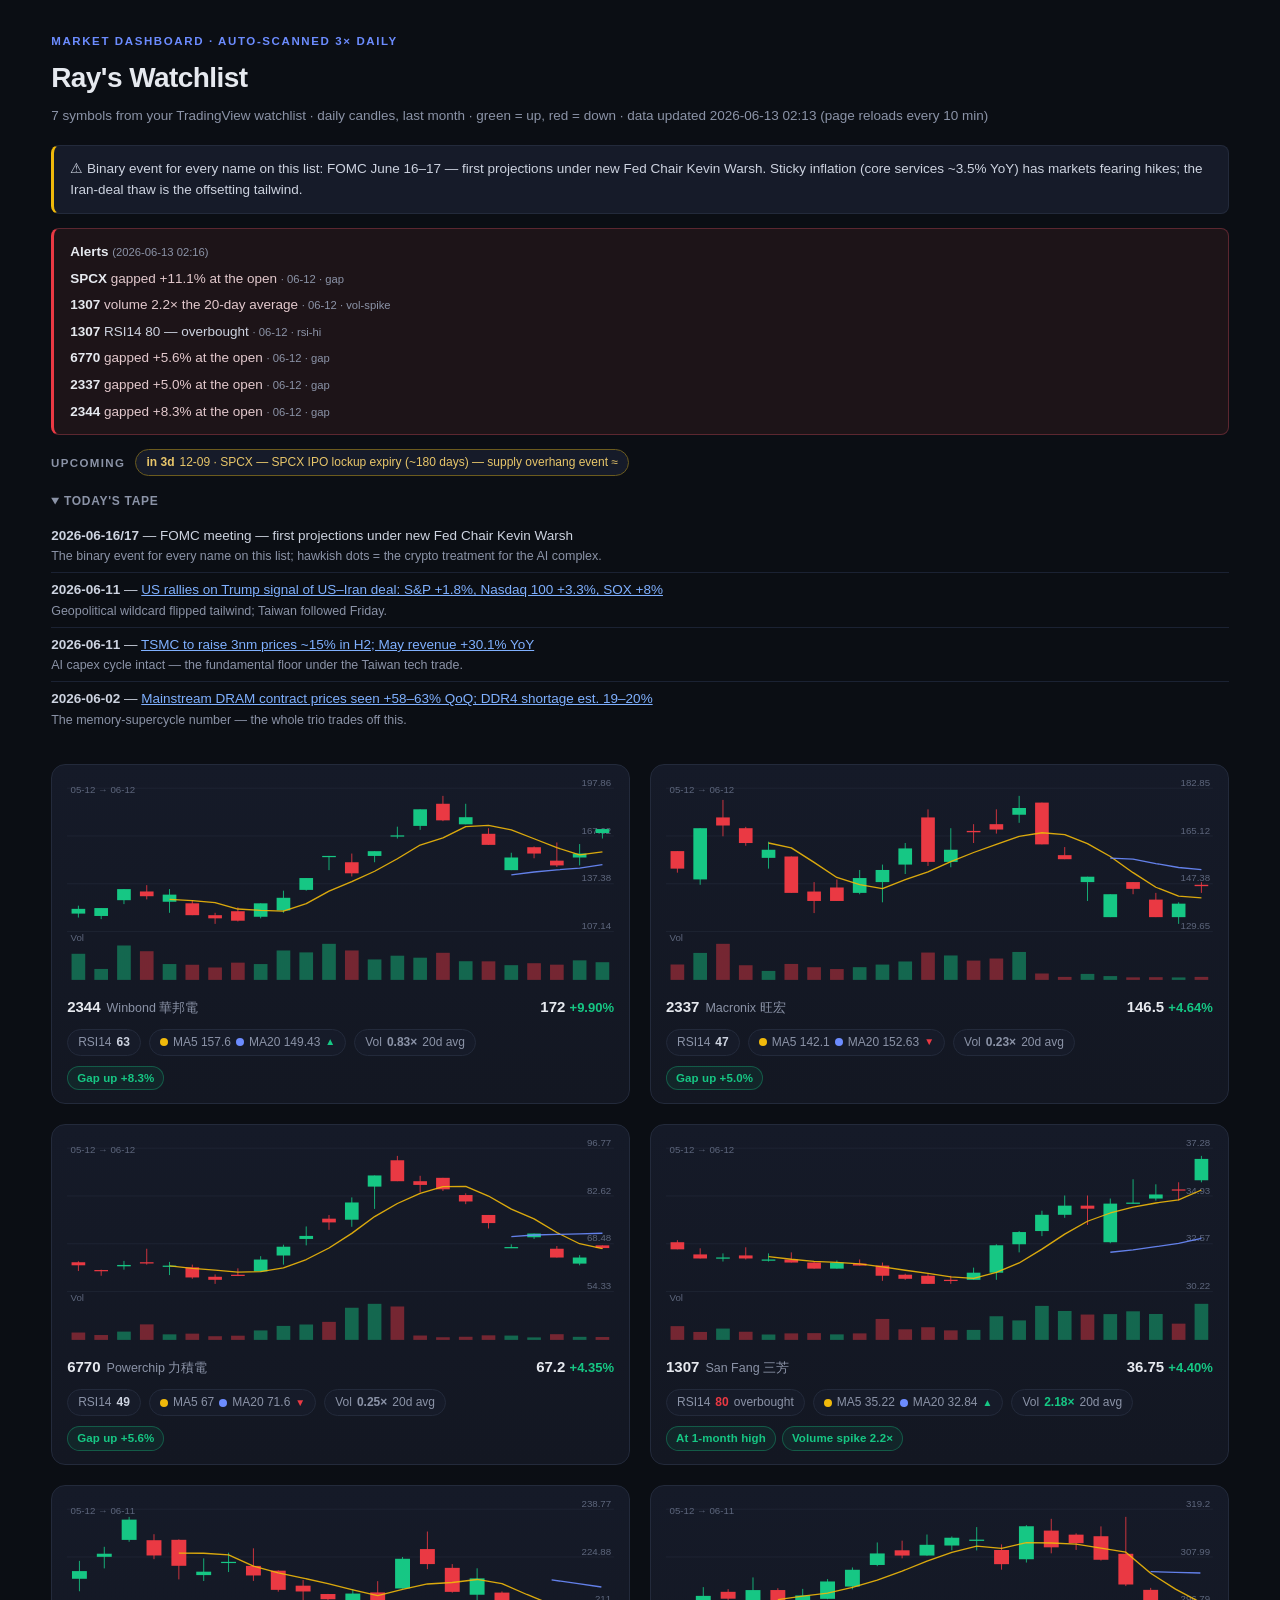
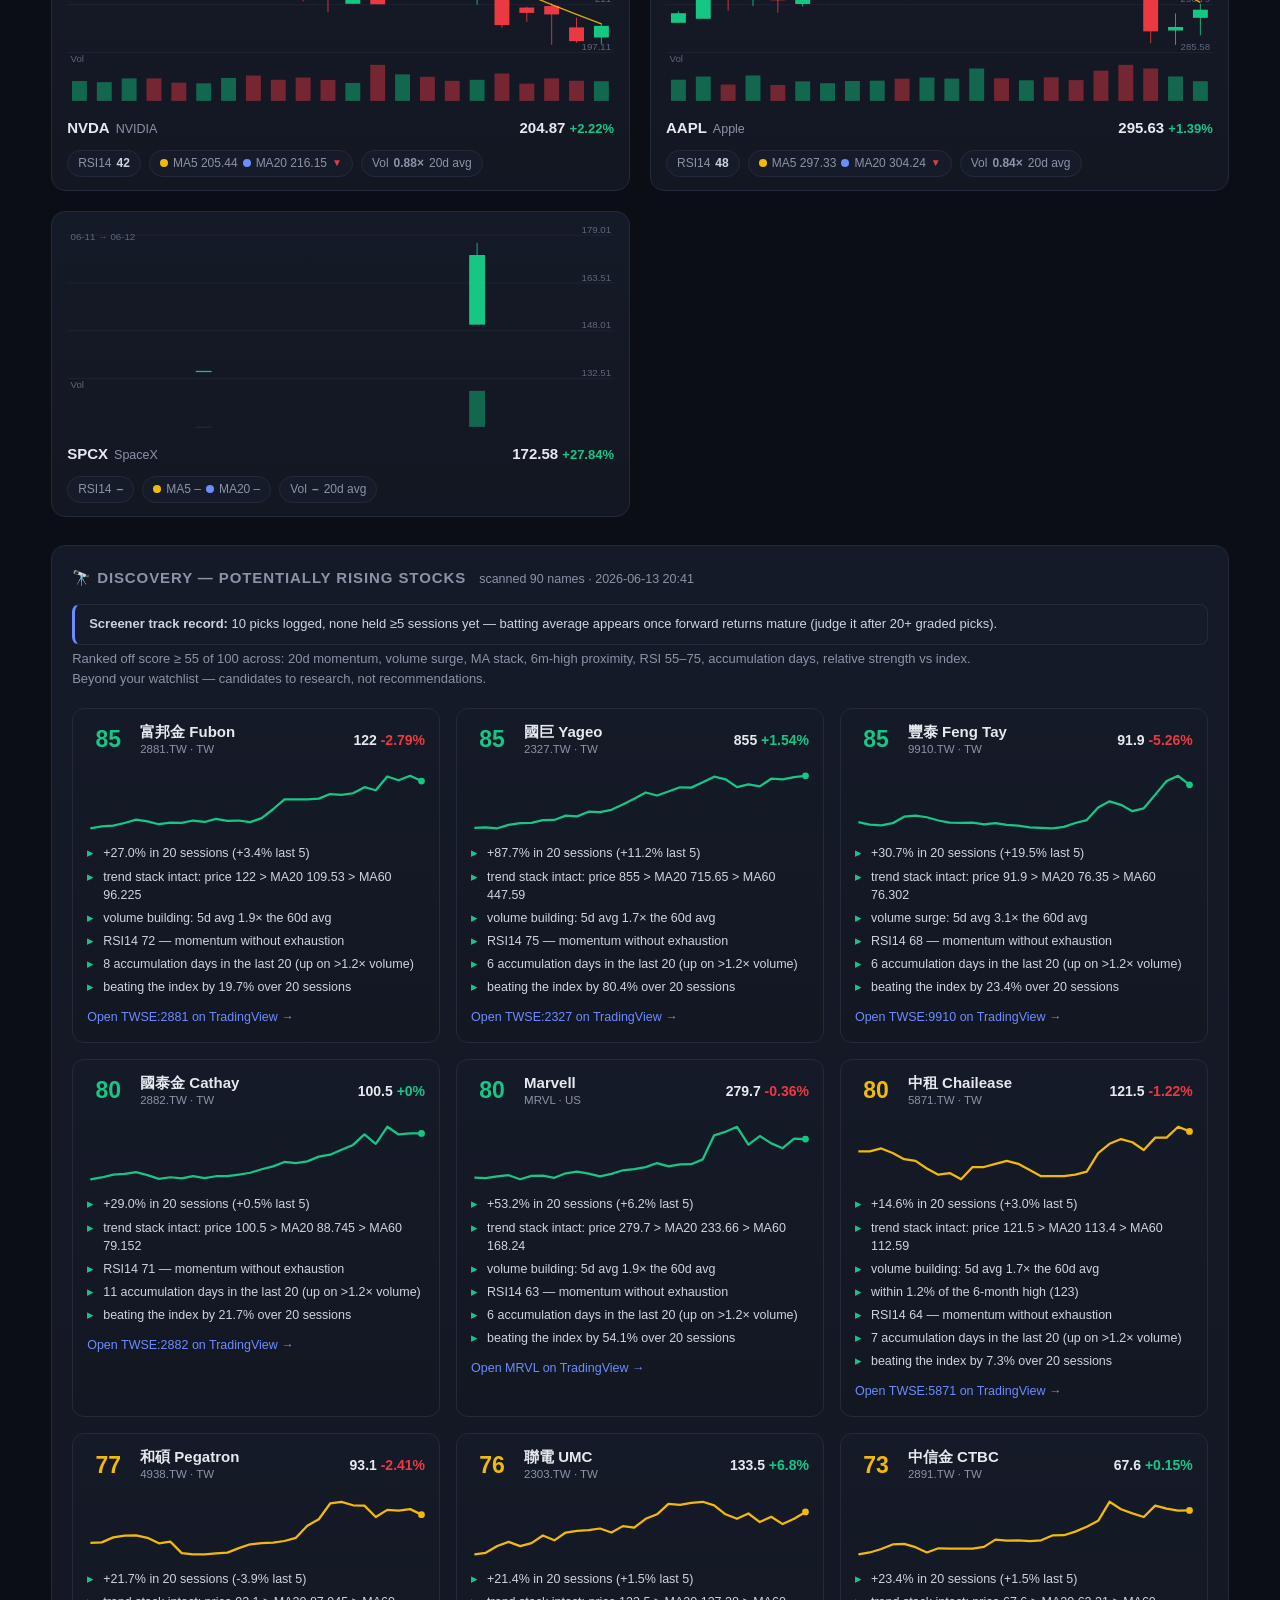
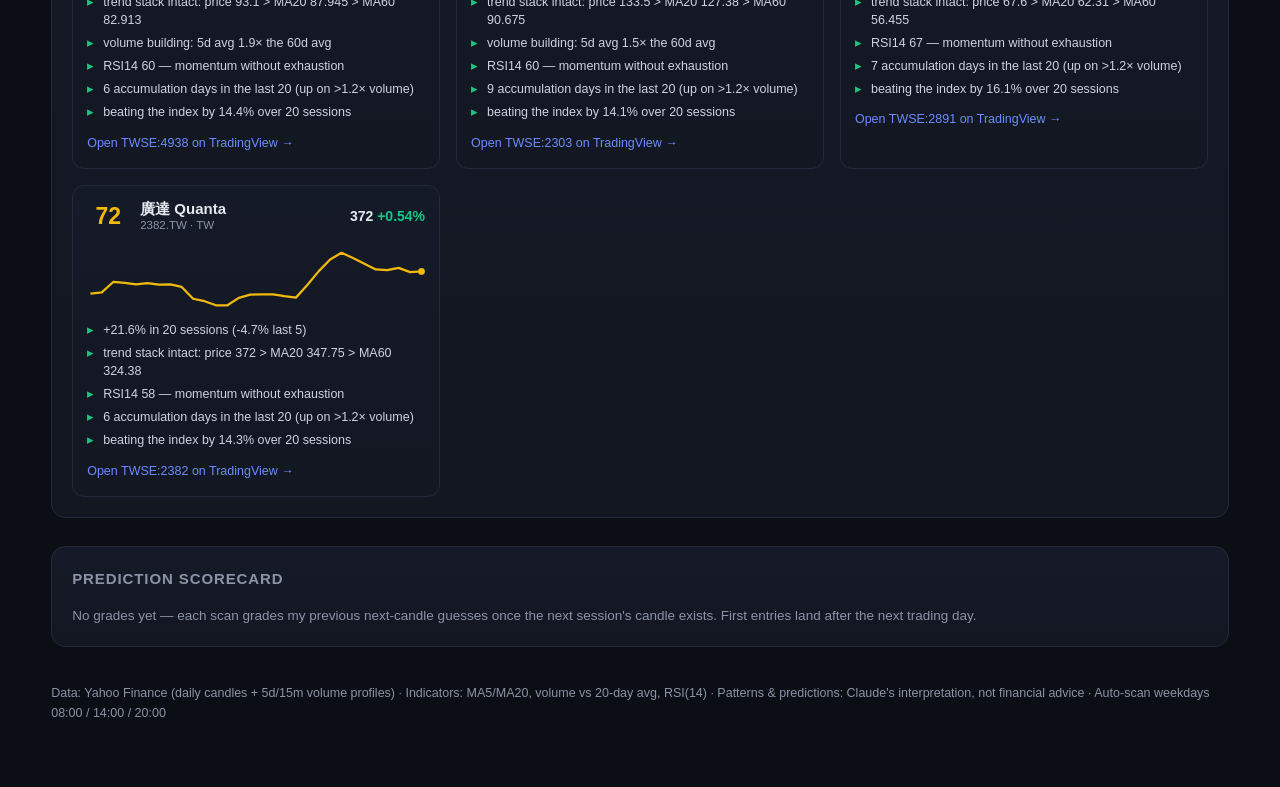
==== commit 1e44d8f9: "feat: discovery hit-rate tracker + prediction self-calibration loop - track_discovery.py logs every " ====
--- a/index.html
+++ b/index.html
@@ -28,6 +28,7 @@
 
 <section class="panel discover" id="discover" hidden>
   <h2>🔭 Discovery — potentially rising stocks <small id="discMeta"></small></h2>
+  <div class="disc-hitrate" id="discHitrate" hidden></div>
   <div class="disc-sub" id="discCriteria"></div>
   <div class="disc-grid" id="discGrid"></div>
 </section>
@@ -41,7 +42,7 @@
 
 <script>
 // cache-bust every load so scheduled-scan updates always come through
-["data.js", "analysis.js", "predictions.js", "news.js", "alerts.js", "scorecard.js", "events.js", "discover.js", "charts.js"]
+["data.js", "analysis.js", "predictions.js", "news.js", "alerts.js", "scorecard.js", "events.js", "discover.js", "discovery_log.js", "charts.js"]
   .forEach(f => document.write(`<script src="${f}?v=${Date.now()}"><\/script>`));
 </script>
 <script>
@@ -127,6 +128,19 @@
     `scanned ${DISCOVER.universe} names · ${DISCOVER.generated}`;
   document.getElementById("discCriteria").textContent =
     "Ranked off " + DISCOVER.criteria + ". Beyond your watchlist — candidates to research, not recommendations.";
+  if (typeof DISCOVERY_LOG !== "undefined" && DISCOVERY_LOG.stats) {
+    const st = DISCOVERY_LOG.stats;
+    const hr = document.getElementById("discHitrate");
+    hr.hidden = false;
+    if (st.scored > 0) {
+      const wcol = st.winRate >= 60 ? GREEN : st.winRate >= 45 ? "#f0b90b" : RED;
+      hr.innerHTML = `<b>Screener track record:</b> <b style="color:${wcol}">${st.winRate}%</b> of picks rose
+        (${st.scored} graded, held ≥5 sessions) · avg <span class="${st.avgRet >= 0 ? "up" : "down"}">${st.avgRet >= 0 ? "+" : ""}${st.avgRet}%</span> ·
+        median <span class="${st.medRet >= 0 ? "up" : "down"}">${st.medRet >= 0 ? "+" : ""}${st.medRet}%</span> forward return · ${st.tracked} tracked total`;
+    } else {
+      hr.innerHTML = `<b>Screener track record:</b> ${st.tracked} picks logged, none held ≥5 sessions yet — batting average appears once forward returns mature (judge it after 20+ graded picks).`;
+    }
+  }
   document.getElementById("discGrid").innerHTML = DISCOVER.picks.map((p, idx) => {
     const up = p.chg1d >= 0;
     const col = p.score >= 80 ? GREEN : p.score >= 65 ? "#f0b90b" : "#6c8cff";
--- a/style.css
+++ b/style.css
@@ -180,6 +180,18 @@
 .discover { margin-top: 28px; animation: rise 0.6s var(--ease-out) both; }
 .discover h2 small { font-weight: 450; color: var(--muted); font-size: 12.5px; text-transform: none; letter-spacing: 0; margin-left: 8px; }
 .disc-sub { color: var(--muted); font-size: 13px; margin: 4px 0 18px; max-width: 900px; }
+.disc-hitrate {
+  margin: 10px 0 4px; padding: 9px 14px; font-size: 13px; color: #cdd3e0;
+  background: #161b29; border: 1px solid var(--border); border-left: 3px solid var(--accent); border-radius: 8px;
+}
+.cal-box {
+  margin-top: 14px; padding: 11px 14px; font-size: 13px; color: #cdd3e0; line-height: 1.55;
+  background: #161b29; border: 1px solid var(--border); border-left: 3px solid #6c8cff; border-radius: 8px;
+}
+.cal-tag {
+  display: inline-block; font-size: 11px; font-weight: 700; letter-spacing: .07em; text-transform: uppercase;
+  color: var(--accent); margin-right: 8px;
+}
 .disc-grid { display: grid; grid-template-columns: repeat(auto-fill, minmax(min(340px, 100%), 1fr)); gap: 16px; }
 .disc-card {
   background: linear-gradient(180deg, #151a28 0%, var(--card) 100%);
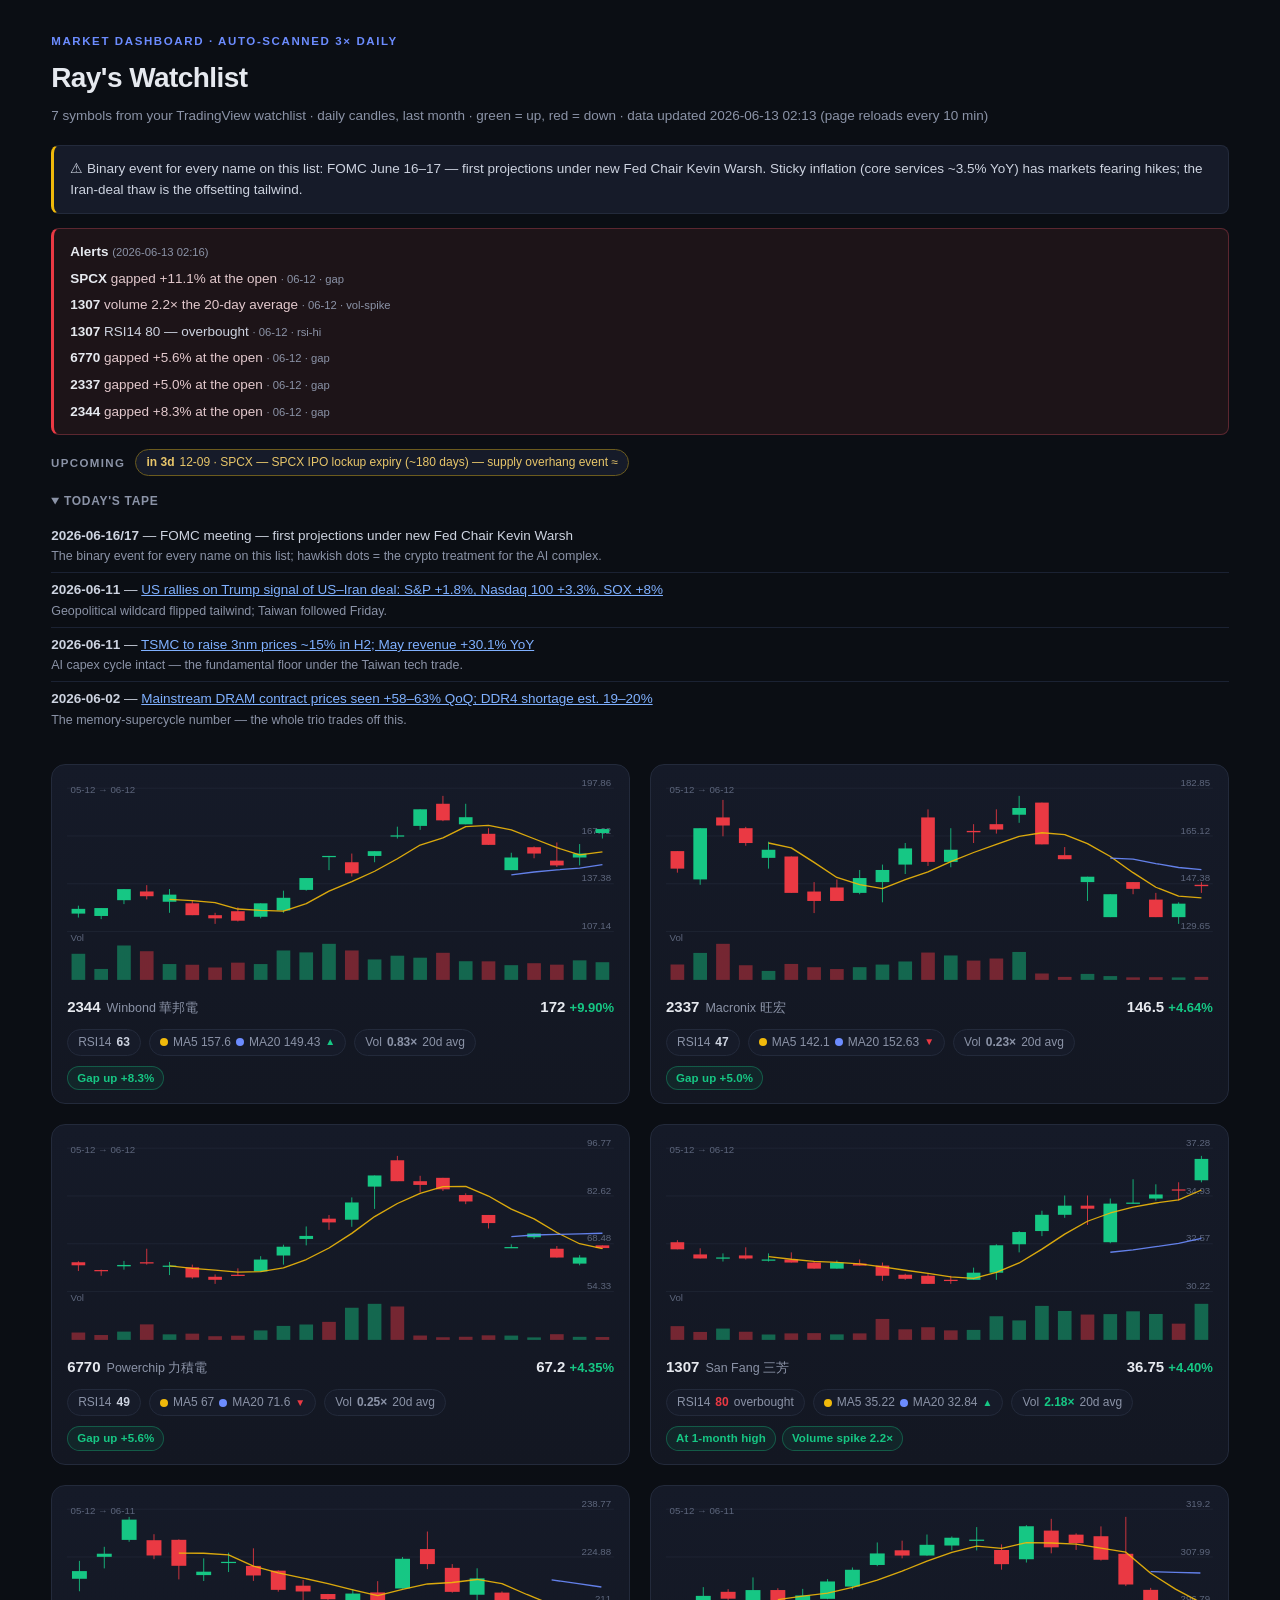
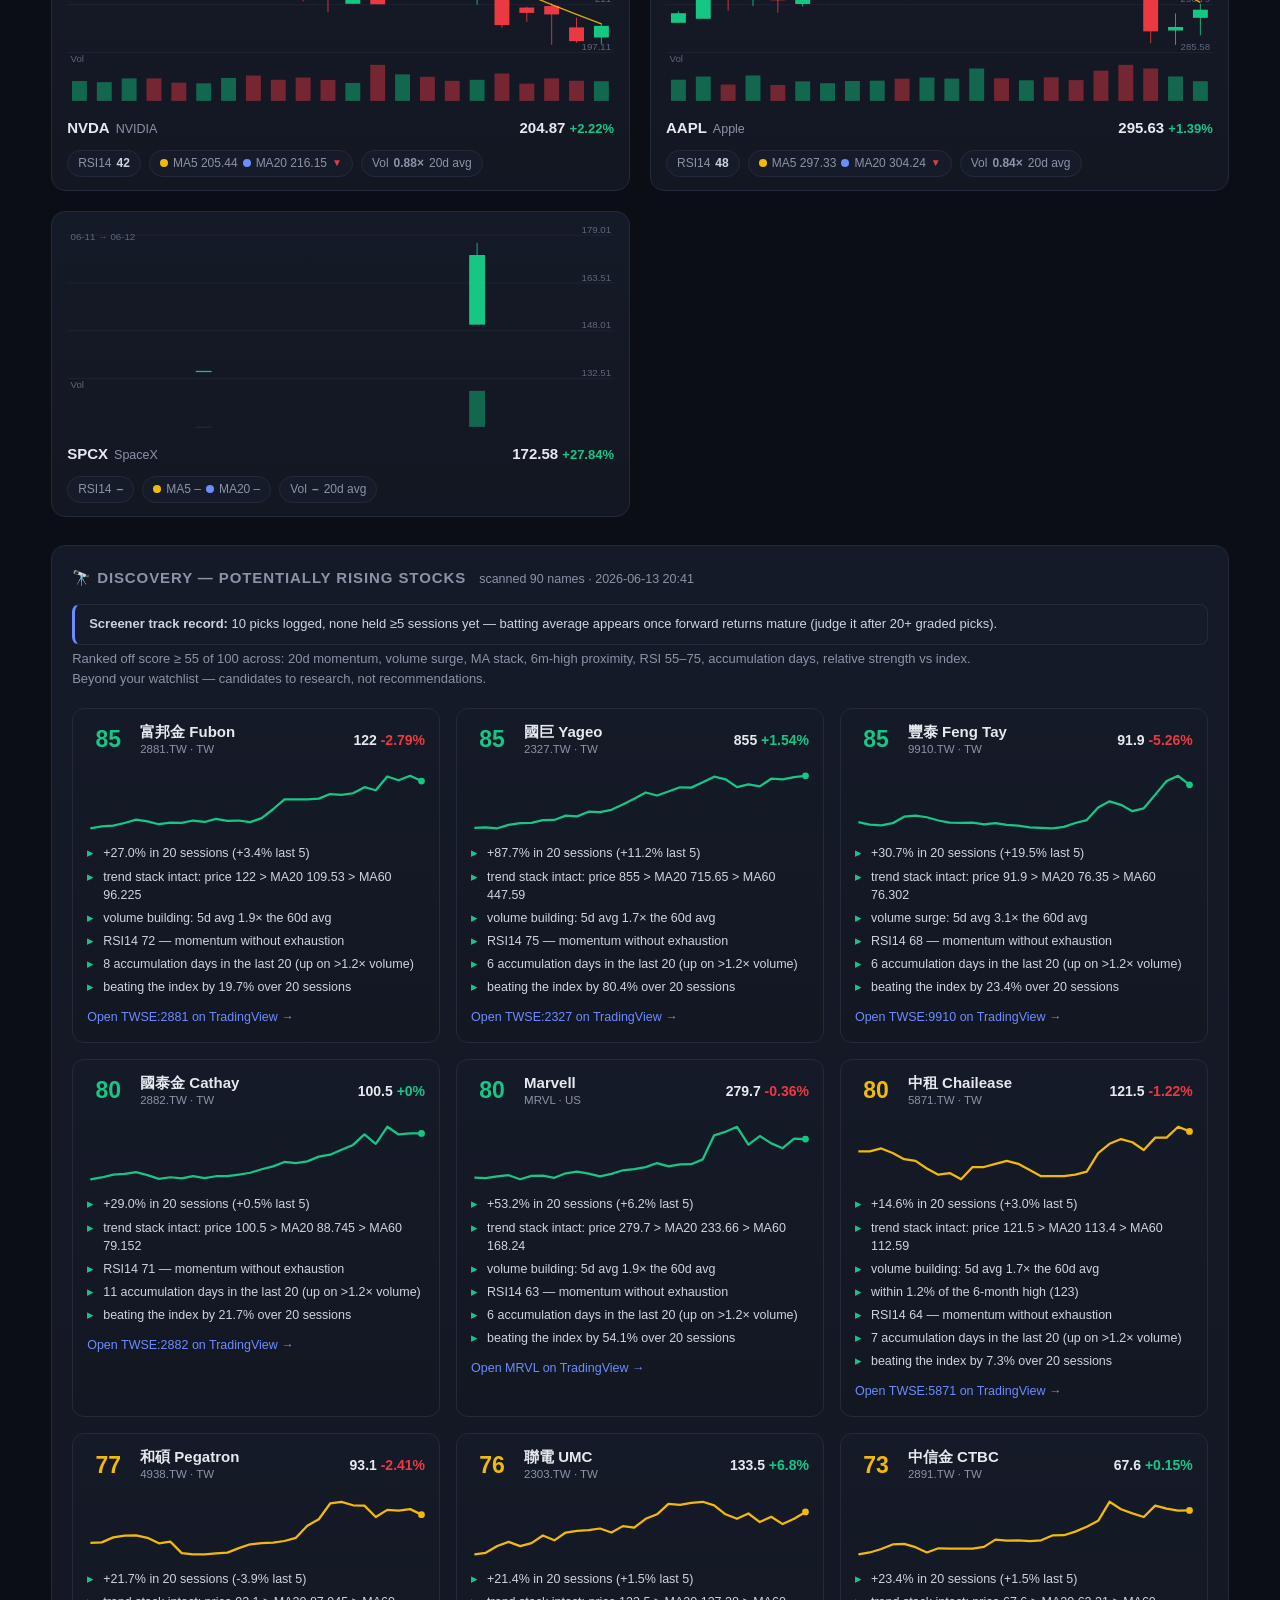
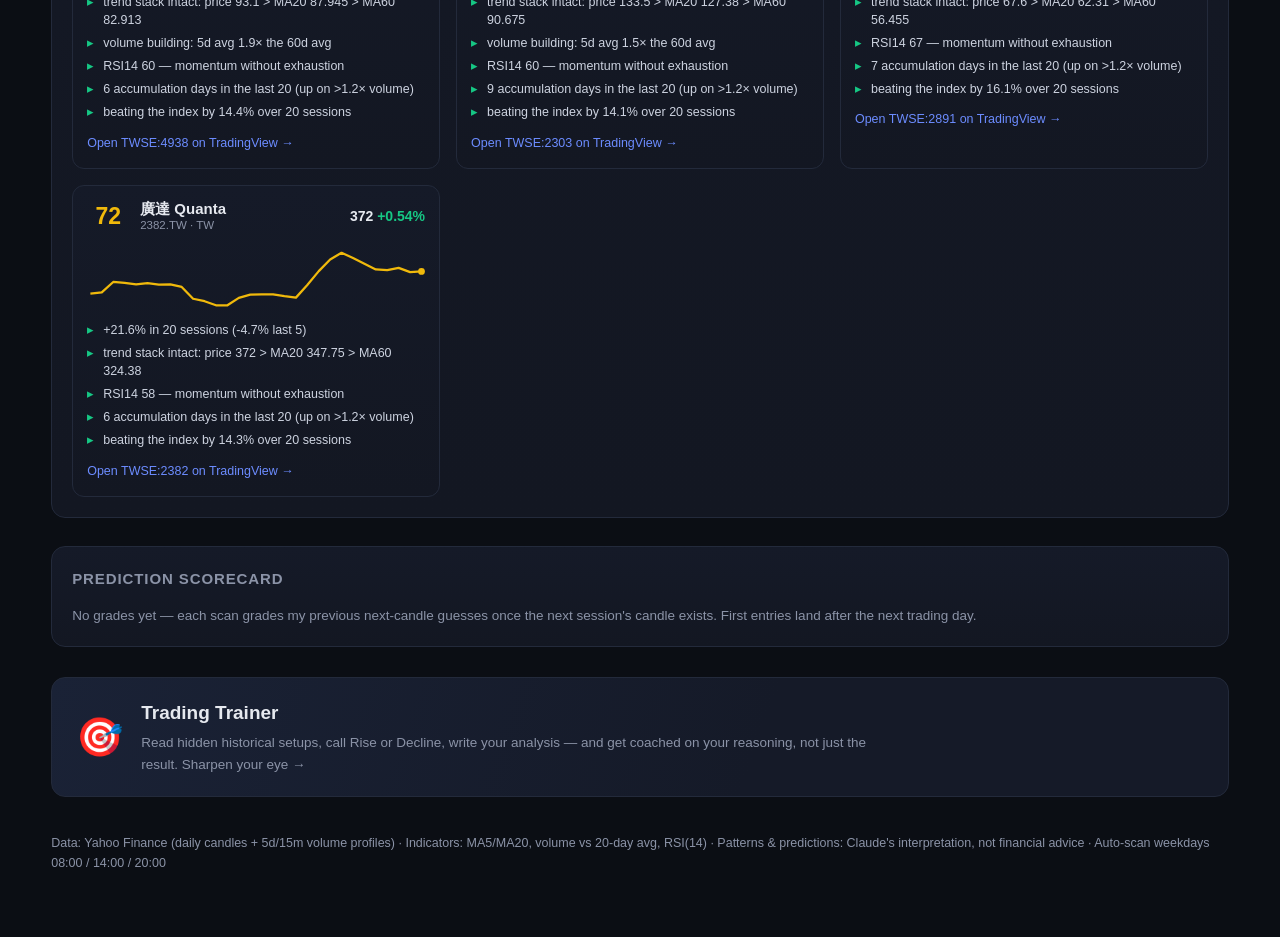
==== commit 790c61e7: "feat: Trading Trainer — hidden historical setups, Rise/Decline + free-text analysis, process-aware c" ====
--- a/index.html
+++ b/index.html
@@ -37,6 +37,14 @@
   <h2>Prediction scorecard</h2>
   <div id="scorebody"></div>
 </section>
+
+<a class="train-cta" href="trainer.html">
+  <div class="train-cta-icon">🎯</div>
+  <div class="train-cta-body">
+    <div class="train-cta-title">Trading Trainer</div>
+    <div class="train-cta-sub">Read hidden historical setups, call Rise or Decline, write your analysis — and get coached on your reasoning, not just the result. Sharpen your eye →</div>
+  </div>
+</a>
 
 <footer>Data: Yahoo Finance (daily candles + 5d/15m volume profiles) · Indicators: MA5/MA20, volume vs 20-day avg, RSI(14) · Patterns &amp; predictions: Claude's interpretation, not financial advice · Auto-scan weekdays 08:00 / 14:00 / 20:00</footer>
 
--- a/style.css
+++ b/style.css
@@ -216,6 +216,58 @@
 .disc-link { display: inline-block; margin-top: 11px; font-size: 12.5px; color: var(--accent); text-decoration: none; }
 .disc-link:hover { color: #a9c4ff; }
 
+.train-cta {
+  display: flex; align-items: center; gap: 18px; margin-top: 30px; padding: 20px 24px;
+  text-decoration: none; color: inherit; border-radius: 14px;
+  background: linear-gradient(110deg, #1a2236 0%, #151a28 60%);
+  border: 1px solid var(--border); transition: border-color .25s var(--ease-hover), transform .3s var(--ease-spring);
+}
+.train-cta:hover { border-color: var(--accent); transform: translateY(-3px); }
+.train-cta-icon { font-size: 38px; line-height: 1; }
+.train-cta-title { font-size: 19px; font-weight: 700; }
+.train-cta-sub { color: var(--muted); font-size: 13.5px; margin-top: 4px; max-width: 760px; }
+
+/* trainer page */
+.t-prompt { font-size: 14.5px; color: #cdd3e0; margin: 16px 0 12px; }
+.t-calls { display: flex; gap: 12px; margin-bottom: 12px; }
+.t-btn {
+  flex: 1; max-width: 220px; padding: 13px; font-size: 16px; font-weight: 700; cursor: pointer;
+  border-radius: 10px; border: 1.5px solid var(--border); background: #0e1320; color: var(--text);
+  transition: all .2s var(--ease-hover);
+}
+.t-rise:hover, .t-rise.sel { border-color: var(--green); color: var(--green); background: #0f2018; }
+.t-decline:hover, .t-decline.sel { border-color: var(--red); color: var(--red); background: #201213; }
+.t-text {
+  width: 100%; min-height: 96px; resize: vertical; margin-bottom: 12px; padding: 12px 14px;
+  background: #0e1320; border: 1px solid var(--border); border-radius: 10px; color: var(--text);
+  font: inherit; font-size: 14px; line-height: 1.6;
+}
+.t-text:focus { outline: none; border-color: var(--accent); }
+.t-submit {
+  padding: 12px 22px; font-size: 14.5px; font-weight: 650; cursor: pointer; border: none;
+  border-radius: 10px; background: var(--accent); color: #fff; transition: opacity .2s, background .2s;
+}
+.t-submit:hover { background: #5a7bff; }
+.t-submit:disabled { opacity: .4; cursor: not-allowed; }
+#btnNext { margin-top: 18px; background: #283150; }
+.t-verdict { font-size: 16px; font-weight: 650; padding: 12px 16px; border-radius: 10px; margin: 18px 0 14px; }
+.v-good { background: #0f2018; color: var(--green); border: 1px solid #1c4030; }
+.v-ok { background: #1f1c10; color: #e8c66a; border: 1px solid #4a4220; }
+.v-bad { background: #201213; color: #ff9a9f; border: 1px solid #4a2326; }
+.t-outcome { font-size: 14px; color: #cdd3e0; margin-bottom: 16px; }
+.t-section { margin: 14px 0; }
+.t-section > b { font-size: 13px; text-transform: uppercase; letter-spacing: .05em; color: var(--muted); }
+.t-list { list-style: none; margin: 8px 0 0; display: grid; gap: 6px; }
+.t-list li { font-size: 13.5px; color: #cdd3e0; padding-left: 16px; position: relative; line-height: 1.5; }
+.t-list li::before { content: "▸"; position: absolute; left: 0; color: #4d5a78; }
+.t-list li.ok::before { content: "✓"; color: var(--green); }
+.t-list li.bad::before { content: "✗"; color: var(--red); }
+.t-tip { margin: 14px 0; padding: 12px 16px; background: #161b29; border-left: 3px solid var(--accent); border-radius: 8px; font-size: 14px; color: #dbe0ea; }
+.t-handoff { margin-top: 16px; display: flex; align-items: center; gap: 12px; flex-wrap: wrap; }
+.t-copy { padding: 9px 16px; font-size: 13px; font-weight: 600; cursor: pointer; border-radius: 8px; border: 1px solid var(--accent); background: transparent; color: var(--accent); }
+.t-copy:hover { background: rgba(108,140,255,.1); }
+.t-handoff-note { font-size: 12px; color: var(--muted); max-width: 420px; }
+
 .panel.wide { margin-top: 24px; }
 .panel.wide svg { width: 100%; height: auto; }
 .struct-note { margin-top: 12px; font-size: 12.5px; color: var(--muted); line-height: 1.55; }
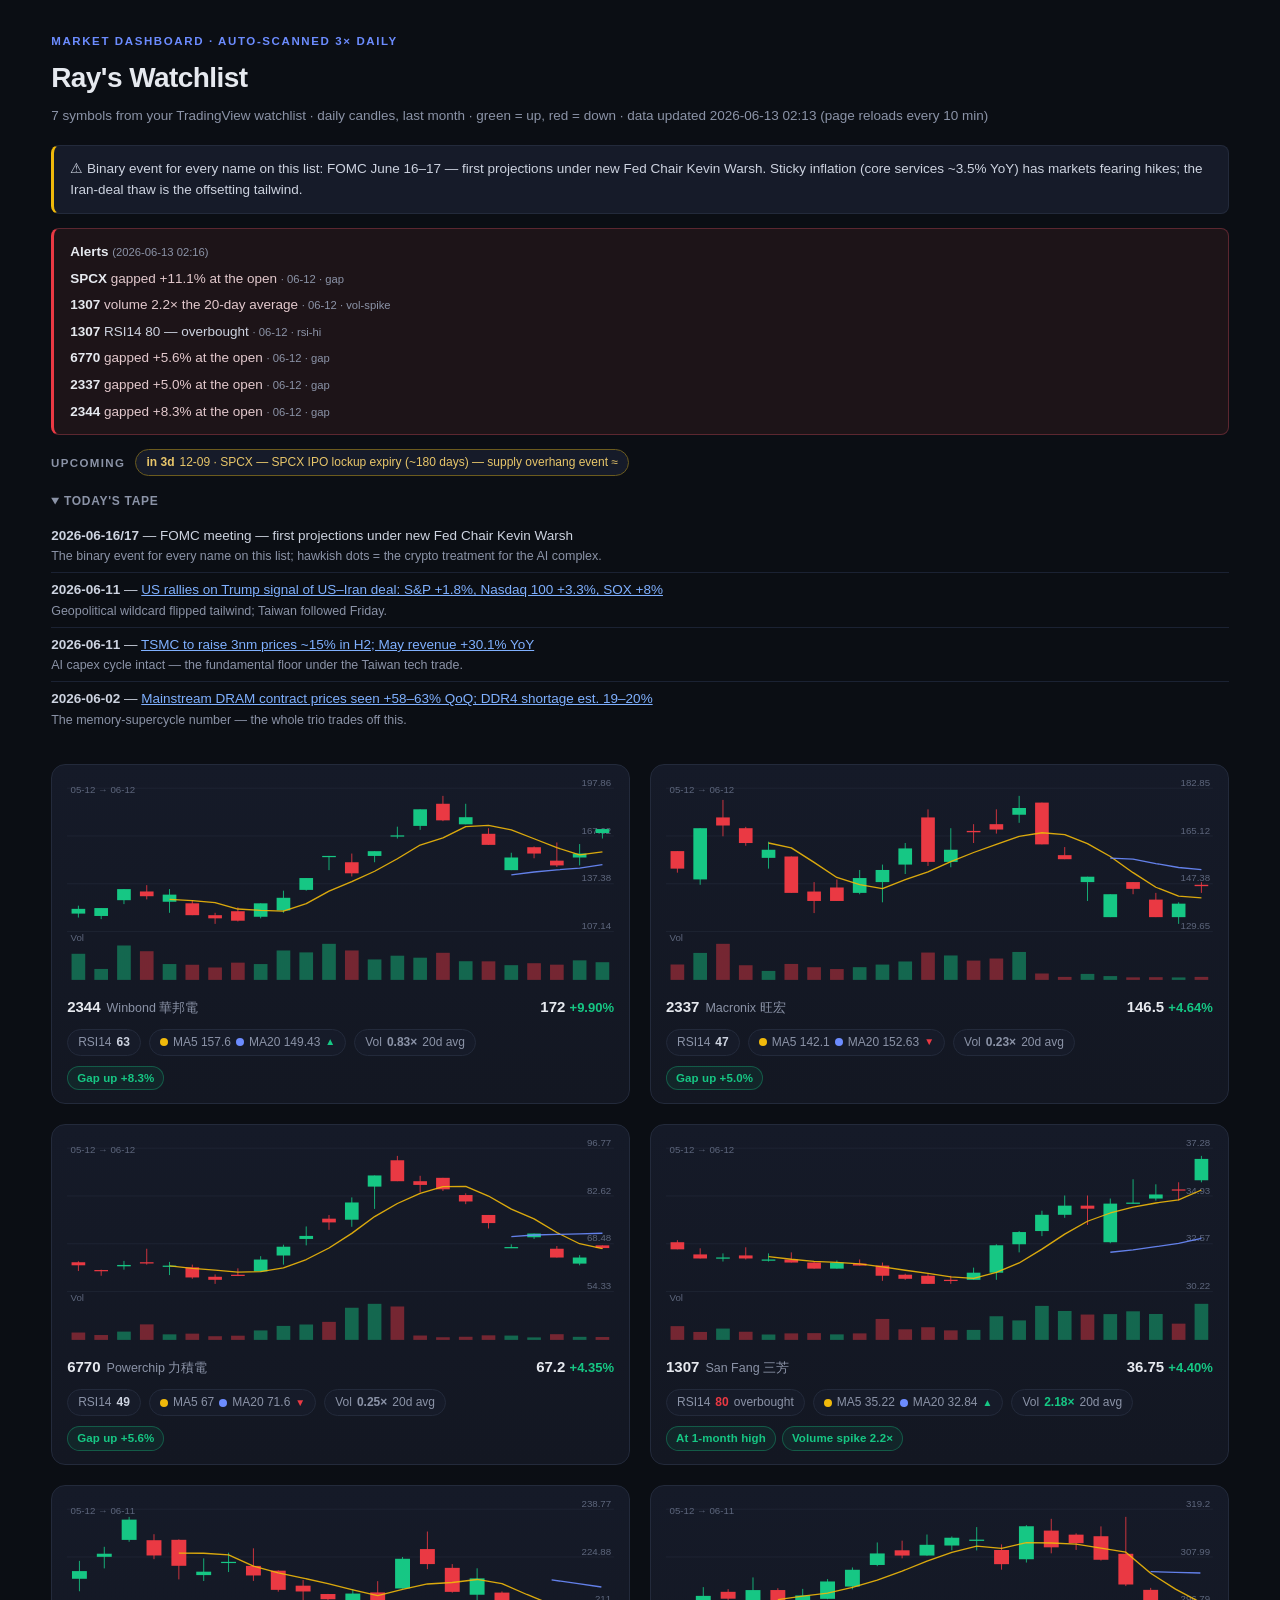
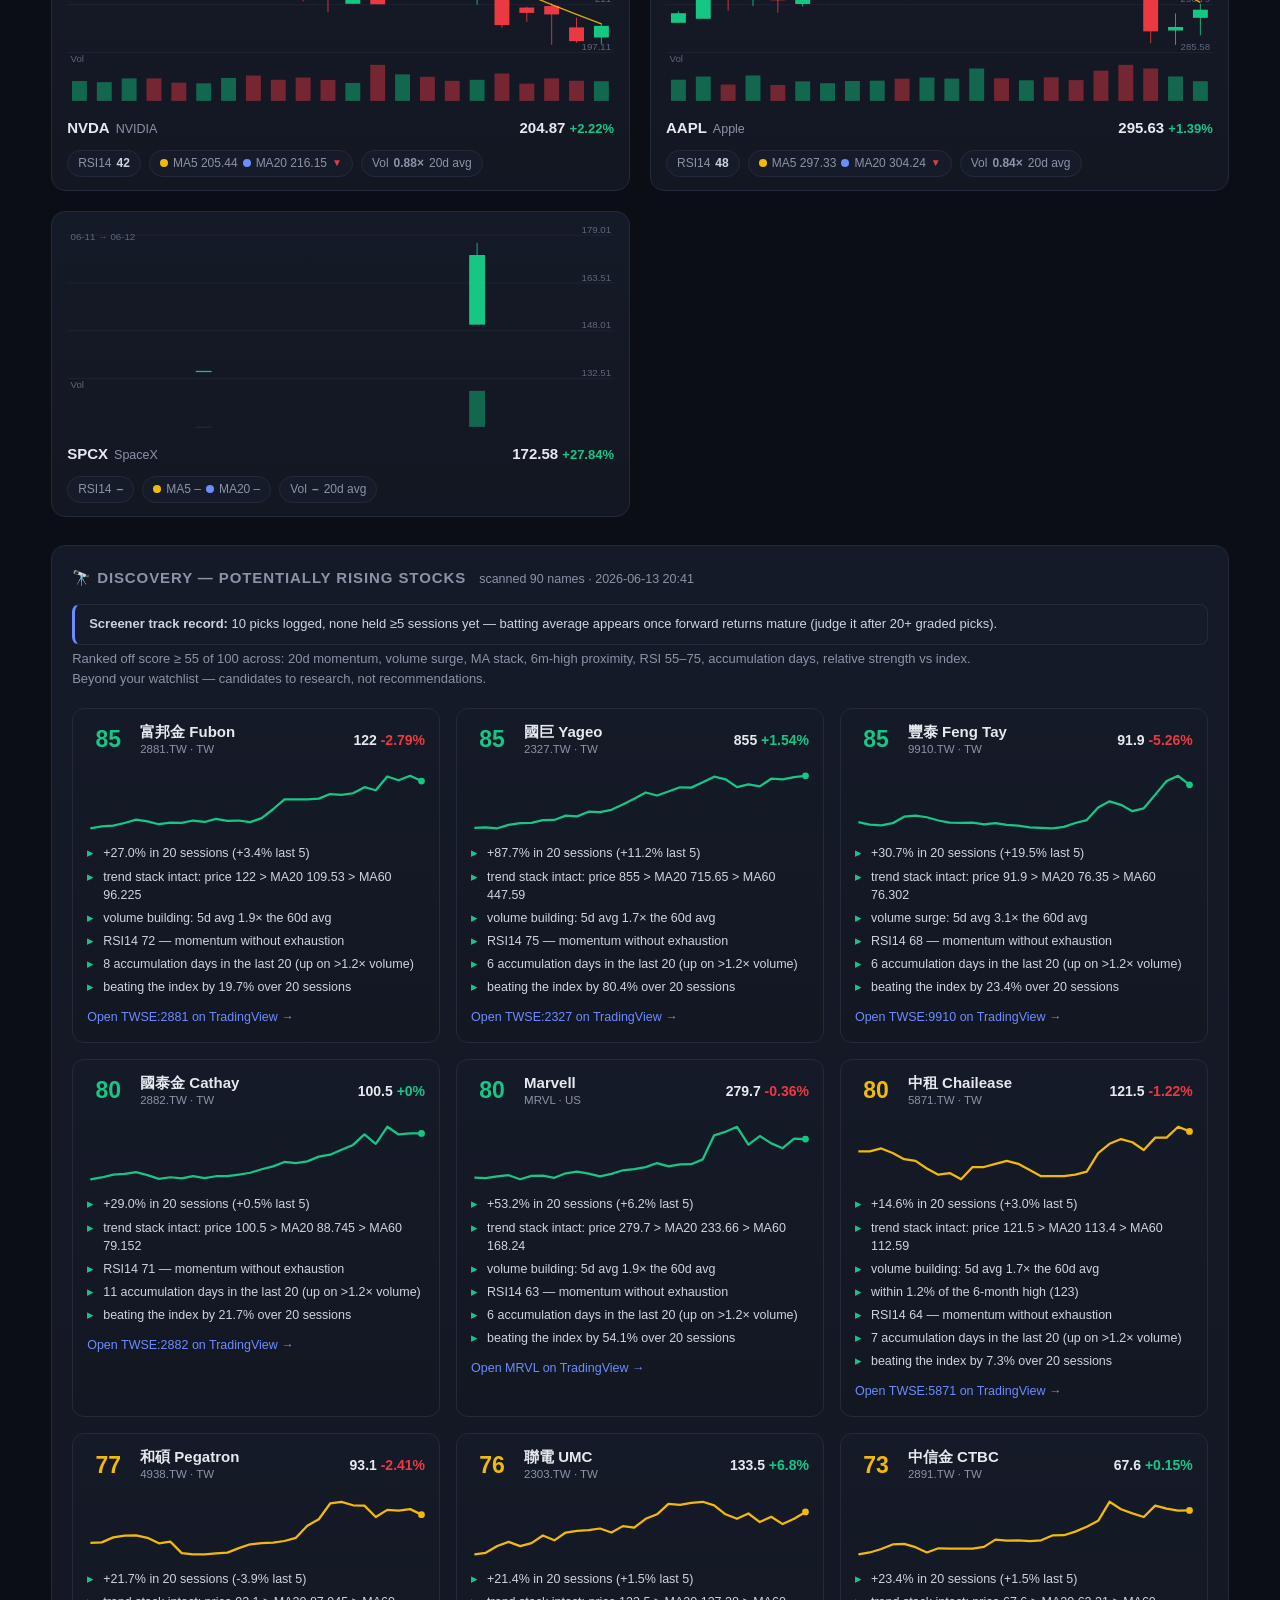
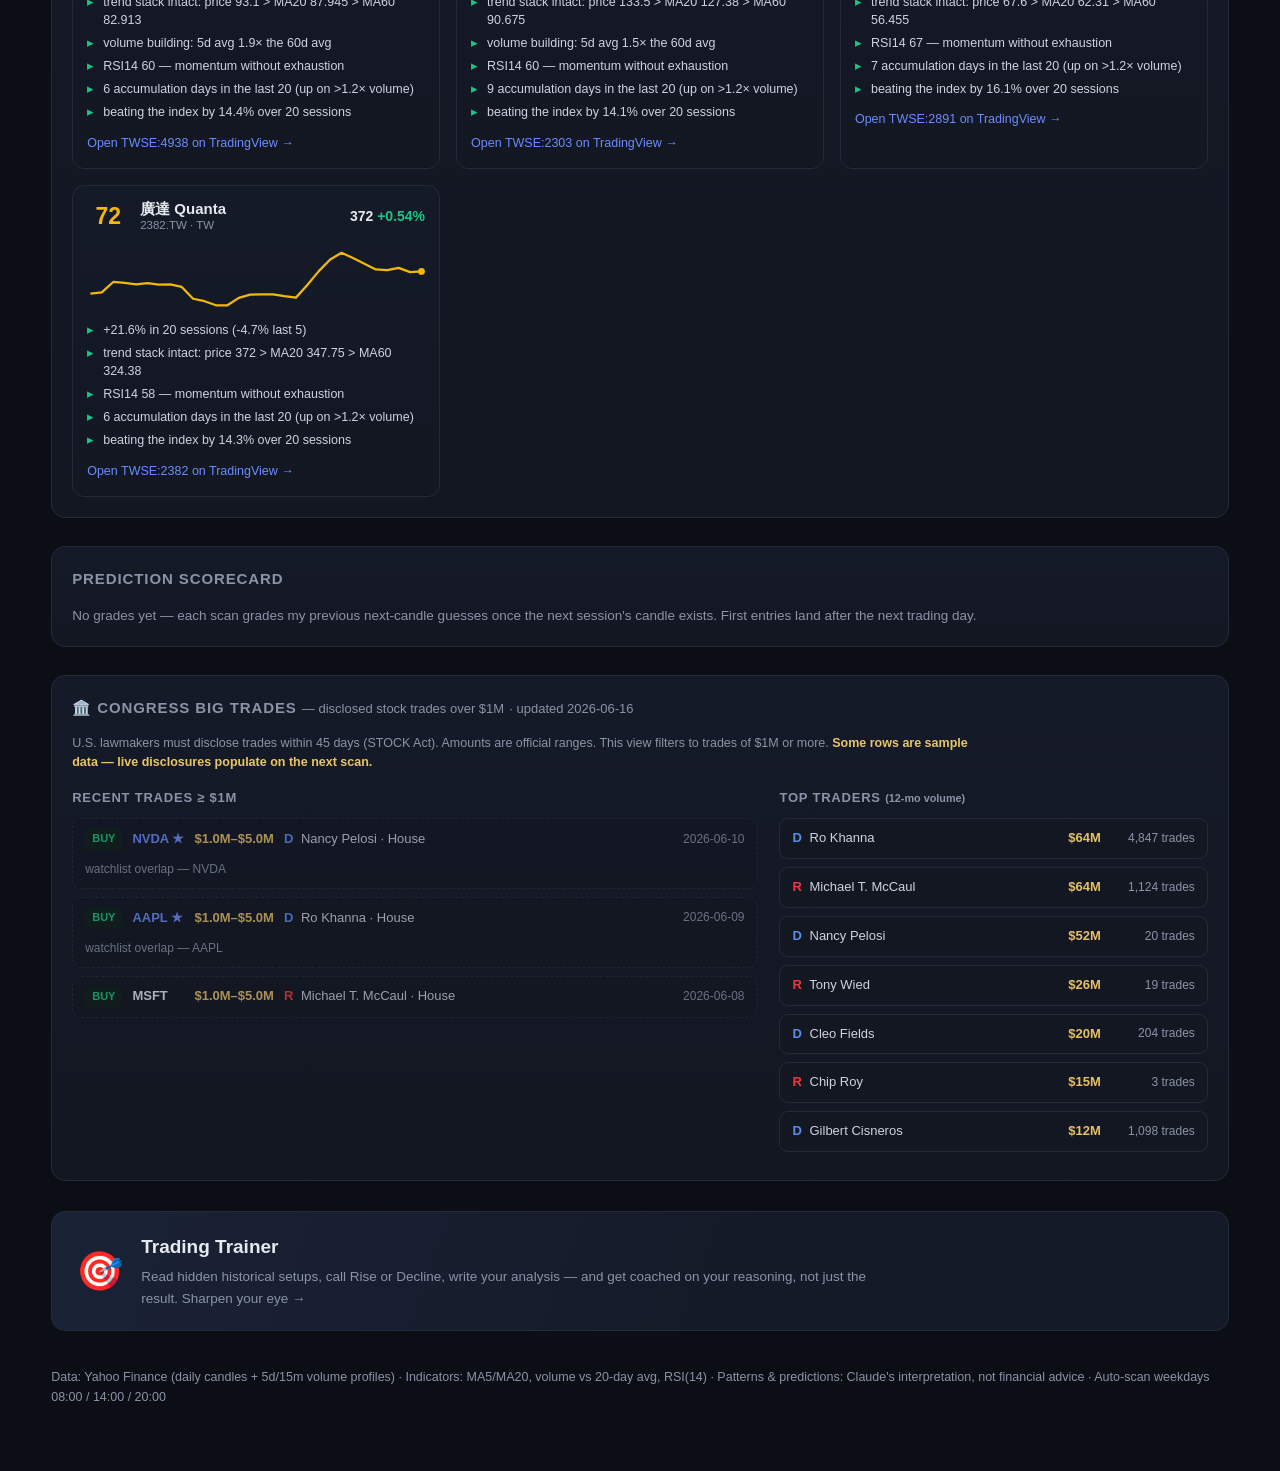
==== commit 5fb131d4: "feat: Congress big-trades tracker — disclosed Senate/House stock trades over $1M, watchlist-overlap " ====
--- a/index.html
+++ b/index.html
@@ -38,6 +38,21 @@
   <div id="scorebody"></div>
 </section>
 
+<section class="panel senators" id="senators" hidden>
+  <h2>🏛️ Congress big trades <small>— disclosed stock trades over $1M</small> <small id="senMeta"></small></h2>
+  <div class="sen-note" id="senNote"></div>
+  <div class="sen-cols">
+    <div>
+      <h3 class="sen-h3">Recent trades ≥ $1M</h3>
+      <div id="senTrades"></div>
+    </div>
+    <div>
+      <h3 class="sen-h3">Top traders <small>(12-mo volume)</small></h3>
+      <div id="senTop"></div>
+    </div>
+  </div>
+</section>
+
 <a class="train-cta" href="trainer.html">
   <div class="train-cta-icon">🎯</div>
   <div class="train-cta-body">
@@ -50,7 +65,7 @@
 
 <script>
 // cache-bust every load so scheduled-scan updates always come through
-["data.js", "analysis.js", "predictions.js", "news.js", "alerts.js", "scorecard.js", "events.js", "discover.js", "discovery_log.js", "charts.js"]
+["data.js", "analysis.js", "predictions.js", "news.js", "alerts.js", "scorecard.js", "events.js", "discover.js", "discovery_log.js", "senators.js", "charts.js"]
   .forEach(f => document.write(`<script src="${f}?v=${Date.now()}"><\/script>`));
 </script>
 <script>
@@ -167,6 +182,35 @@
   }).join("");
 }
 
+if (typeof SENATORS !== "undefined" && (SENATORS.trades || SENATORS.topTraders)) {
+  document.getElementById("senators").hidden = false;
+  document.getElementById("senMeta").textContent = "· updated " + SENATORS.generated;
+  const anySample = (SENATORS.trades || []).some(t => t.sample);
+  document.getElementById("senNote").innerHTML = SENATORS.note +
+    (anySample ? ' <b style="color:#e8c66a">Some rows are sample data — live disclosures populate on the next scan.</b>' : "");
+  const money = n => n >= 1e6 ? "$" + (n/1e6).toFixed(n>=1e7?0:1) + "M" : "$" + Math.round(n/1e3) + "K";
+  const pcol = p => p === "D" ? "#5a8dee" : p === "R" ? "#ea3943" : "#8b93a7";
+  const watch = new Set(["NVDA","AAPL","TSM","2344","2337","6770","1307"]);
+  document.getElementById("senTrades").innerHTML = (SENATORS.trades || []).map(t => {
+    const buy = t.side === "buy";
+    const hit = watch.has(t.ticker);
+    return `<div class="sen-trade${t.sample?" sen-sample":""}">
+      <span class="sen-side ${buy?"up":"down"}">${buy?"BUY":"SELL"}</span>
+      <span class="sen-tkr${hit?" sen-watch":""}">${t.ticker}${hit?" ★":""}</span>
+      <span class="sen-amt">${money(t.sizeLow)}–${money(t.sizeHigh)}</span>
+      <span class="sen-pol"><i style="color:${pcol(t.party)}">${t.party}</i> ${t.politician} · ${t.chamber}</span>
+      <span class="sen-date">${t.date}</span>
+      ${t.note?`<span class="sen-tnote">${t.note}</span>`:""}
+    </div>`;
+  }).join("") || '<div class="sen-note">No ≥$1M trades recorded yet — the scan will add them.</div>';
+  document.getElementById("senTop").innerHTML = (SENATORS.topTraders || []).map(t =>
+    `<div class="sen-top">
+      <span class="sen-pol"><i style="color:${pcol(t.party)}">${t.party}</i> ${t.name}</span>
+      <span class="sen-vol">${money(t.volume)}</span>
+      <span class="sen-cnt">${t.trades.toLocaleString()} trades</span>
+    </div>`).join("");
+}
+
 // Pick up fresh data written by the scheduled scan.
 setTimeout(() => location.reload(), 10 * 60 * 1000);
 </script>
--- a/style.css
+++ b/style.css
@@ -268,6 +268,32 @@
 .t-copy:hover { background: rgba(108,140,255,.1); }
 .t-handoff-note { font-size: 12px; color: var(--muted); max-width: 420px; }
 
+.senators { margin-top: 28px; animation: rise 0.6s var(--ease-out) both; }
+.senators h2 small { font-weight: 450; color: var(--muted); font-size: 13px; text-transform: none; letter-spacing: 0; }
+.sen-note { color: var(--muted); font-size: 12.5px; margin: 4px 0 16px; max-width: 920px; line-height: 1.5; }
+.sen-cols { display: grid; grid-template-columns: 1.6fr 1fr; gap: 22px; }
+@media (max-width: 800px) { .sen-cols { grid-template-columns: 1fr; } }
+.sen-h3 { font-size: 13px; text-transform: uppercase; letter-spacing: .06em; color: var(--muted); margin-bottom: 10px; }
+.sen-h3 small { text-transform: none; letter-spacing: 0; }
+.sen-trade, .sen-top {
+  display: flex; align-items: center; gap: 10px; flex-wrap: wrap;
+  padding: 9px 12px; border: 1px solid var(--border); border-radius: 9px; margin-bottom: 8px;
+  background: #131722; font-size: 13px;
+}
+.sen-trade.sen-sample { opacity: 0.72; border-style: dashed; }
+.sen-side { font-weight: 700; font-size: 11px; padding: 2px 7px; border-radius: 5px; }
+.sen-side.up { background: #0f2018; }
+.sen-side.down { background: #201213; }
+.sen-tkr { font-weight: 700; font-variant-numeric: tabular-nums; min-width: 52px; }
+.sen-tkr.sen-watch { color: var(--accent); }
+.sen-amt { font-variant-numeric: tabular-nums; color: #e6c068; font-weight: 600; }
+.sen-pol { color: #cdd3e0; }
+.sen-pol i { font-style: normal; font-weight: 700; margin-right: 4px; }
+.sen-date { color: var(--muted); font-size: 12px; margin-left: auto; font-variant-numeric: tabular-nums; }
+.sen-tnote { width: 100%; color: var(--muted); font-size: 12px; }
+.sen-vol { margin-left: auto; font-variant-numeric: tabular-nums; color: #e6c068; font-weight: 600; }
+.sen-cnt { color: var(--muted); font-size: 12px; min-width: 84px; text-align: right; }
+
 .panel.wide { margin-top: 24px; }
 .panel.wide svg { width: 100%; height: auto; }
 .struct-note { margin-top: 12px; font-size: 12.5px; color: var(--muted); line-height: 1.55; }
